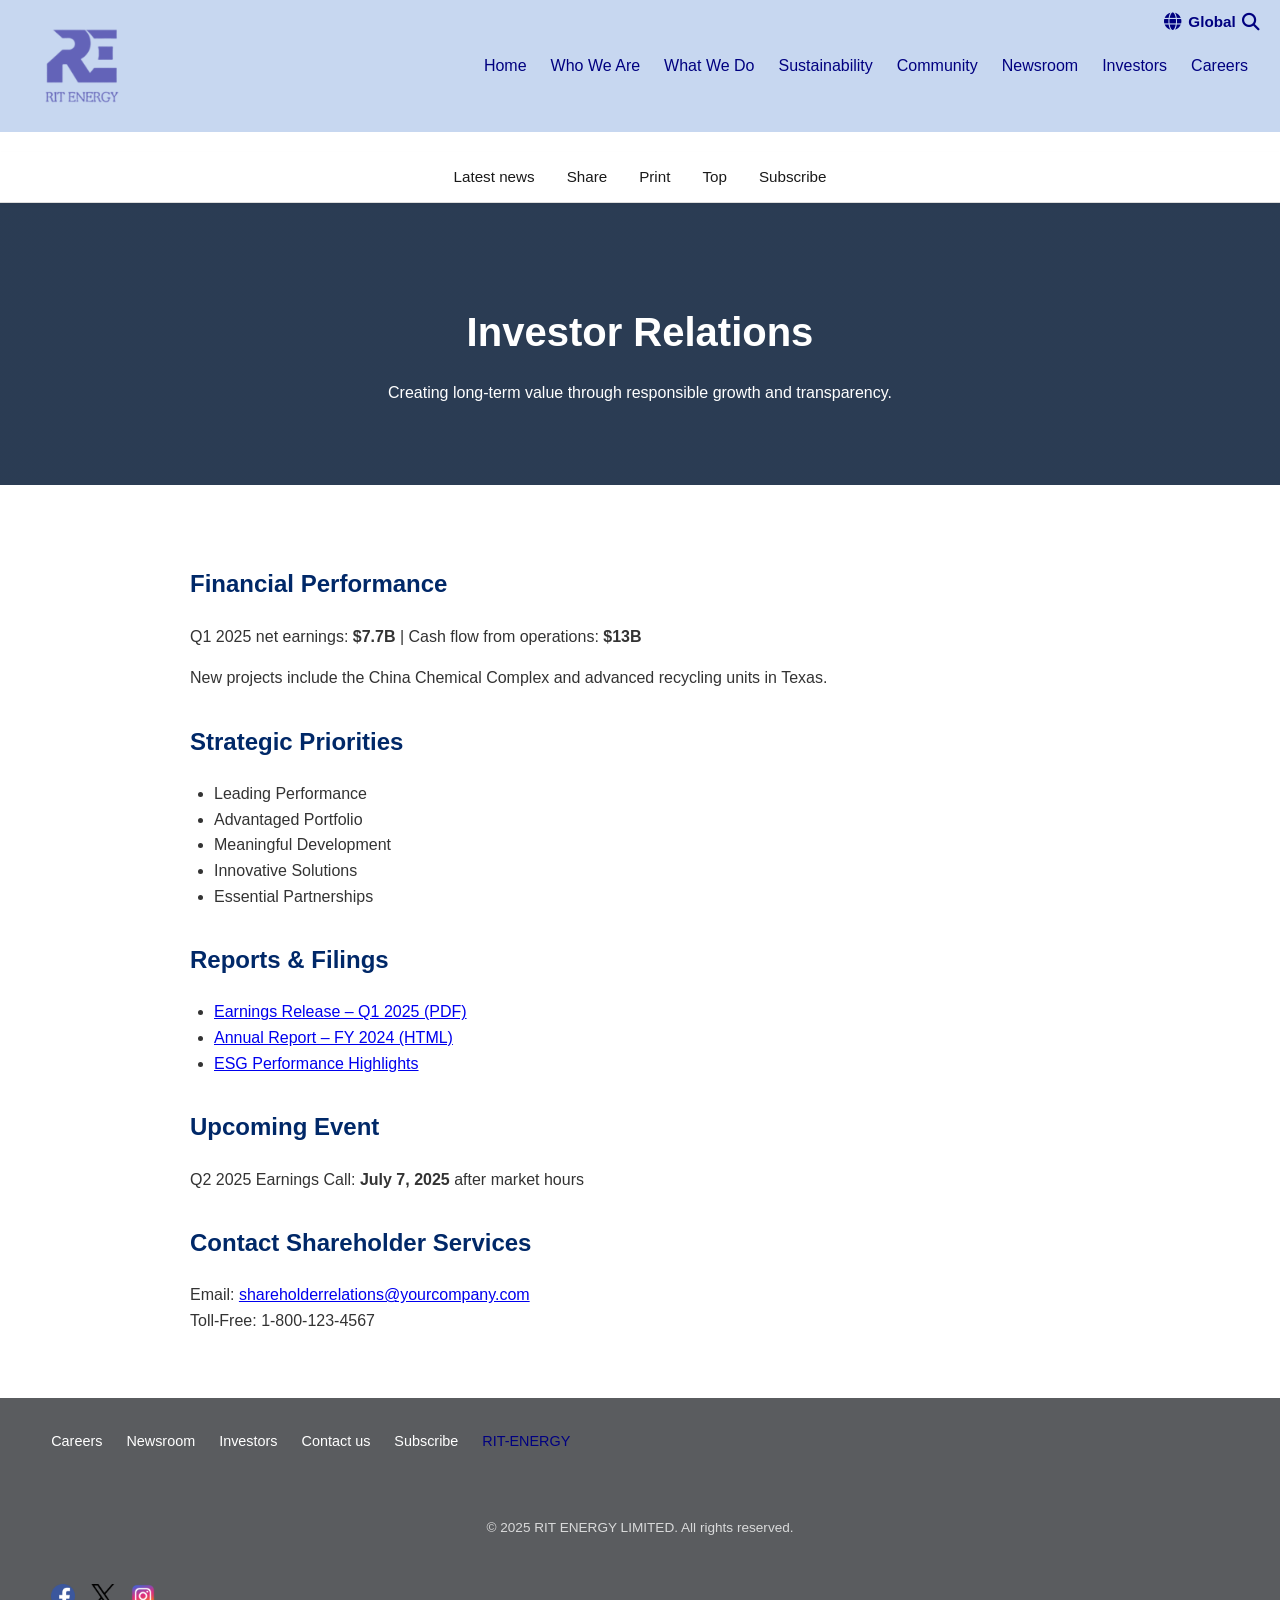
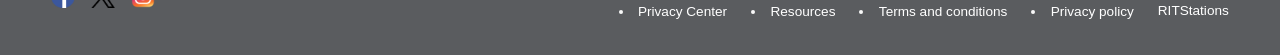
==== investor.html @ 7bf7e583 "first commit" ====
<html lang="en">
<head>
  <meta charset="UTF-8" />
  <meta name="viewport" content="width=device-width, initial-scale=1.0"/>
  <title>Newsroom| RIT ENERGY LIMITED</title>
  <link rel="stylesheet" href="https://cdnjs.cloudflare.com/ajax/libs/font-awesome/6.5.0/css/all.min.css" />
  <link rel="stylesheet" href="styles/investor.css">
</head>
<body>
   <!-- Top Icons -->
  <div class="top-icons">
    <span class="globe-icon"><i class="fas fa-globe"></i></span>
    <span class="global-text">Global</span>
    <span class="search-icon"><i class="fas fa-magnifying-glass"></i></span>
  </div>
  <header>
    <div class="logo">
       <img src="image/colored-logo (4).png" alt="Company Logo" width="200" />
    </div>
    <nav>
      <ul>
        <li><a href="index.html">Home</a></li>
        <li><a href="who-we-are.html">Who We Are</a></li>
        <li><a href="what-we-do.html">What We Do</a></li>
        <li><a href="sustainability.html">Sustainability</a></li>
        <li><a href="community.html">Community</a></li>
        <li><a href="newsroom.html">Newsroom</a></li>
        <li><a href="investor.html">Investors</a></li>
        <li><a href="careers.html">Careers</a></li>
      </ul>
    </nav>
  </header>
  <nav class="quick-nav">
  <ul>
    <li><a href="#latest-news">Latest news</a></li>
    <li><a href="#">Share</a></li>
    <li><a href="javascript:window.print()">Print</a></li>
    <li><a href="#">Top</a></li>
    <li><a href="#">Subscribe</a></li>
  </ul>
</nav>

  <section class="banner">
    <h1>Investor Relations</h1>
    <p>Creating long-term value through responsible growth and transparency.</p>
  </section>

  <section class="content">
    <h2>Financial Performance</h2>
    <p>Q1 2025 net earnings: <strong>$7.7B</strong> | Cash flow from operations: <strong>$13B</strong></p>
    <p>New projects include the China Chemical Complex and advanced recycling units in Texas.</p>

    <h2>Strategic Priorities</h2>
    <ul>
      <li>Leading Performance</li>
      <li>Advantaged Portfolio</li>
      <li>Meaningful Development</li>
      <li>Innovative Solutions</li>
      <li>Essential Partnerships</li>
    </ul>

    <h2>Reports & Filings</h2>
    <ul>
      <li><a href="#">Earnings Release – Q1 2025 (PDF)</a></li>
      <li><a href="#">Annual Report – FY 2024 (HTML)</a></li>
      <li><a href="#">ESG Performance Highlights</a></li>
    </ul>

    <h2>Upcoming Event</h2>
    <p>Q2 2025 Earnings Call: <strong>July 7, 2025</strong> after market hours</p>

    <h2>Contact Shareholder Services</h2>
    <p>Email: <a href="mailto:shareholderrelations@yourcompany.com">shareholderrelations@yourcompany.com</a><br />
       Toll-Free: 1-800-123-4567</p>
  </section>

 <!-- Footer -->
  <footer>
    <nav>
      <ul>
        <li><a href="careers.html">Careers</a></li>
        <li><a href="newsroom.html">Newsroom</a></li>
        <li><a href="investor.html">Investors</a></li>
        <li><a href="contact-us.html">Contact us</a></li>
        <li><a href="subscribe.html">Subscribe</a></li>
        <a href="index.html">RIT-ENERGY</a>
      </ul>
    </nav>
    <p>&copy; 2025 RIT ENERGY LIMITED. All rights reserved.</p>
    <nav class="socialmedia">
      <a href="https://facebook.com"><img src="image/facebook.webp" alt="Facebook" /></a>
      <a href="https://twitter.com"><img src="image/twitter.webp" alt="Twitter" /></a>
      <a href="https://instagram.com"><img src="image/instagram.webp" alt="Instagram" /></a>
    </nav>
    <div class="footer-links-right">
      <li><a href="javascript:void(0)" onclick="openPrivacyModal()">Privacy Center</a></li>
      <li><a href="resources.html">Resources</a></li>
      <li><a href="terms.html">Terms and conditions</a></li>
      <li><a href="privacy.html">Privacy policy</a></li>
      <a href="ritstations.html">RITStations</a>
    </div>
  </footer>

  <!-- Privacy Modal -->
  <div id="privacyModal" class="modal">
    <div class="modal-content">
      <span class="close" onclick="closePrivacyModal()">&times;</span>
      <h2>Privacy Center</h2>
      <p>Your privacy statement or interactive content goes here...</p>
    </div>
  </div>

</body>
</html>
---- styles/investor.css ----
body {
  margin: 0;
  font-family: "Segoe UI", sans-serif;
  background: #fff;
  color: #333;
  line-height: 1.6;
}

/* Top Right Icons */
.top-icons {
  position: absolute;
  top: 10px;
  right: 20px;
  display: flex;
  align-items: center;
  gap: 0.4rem;
  z-index: 1000;
}

.globe-icon i,
.search-icon i {
  color: navy;
  font-size: 1.1rem;
  cursor: pointer;
}

.global-text {
  color: navy;
  font-weight: bold;
  font-size: 0.95rem;
}

/* Header */
header {
  background: #c7d7f0;
  color: white;
  padding: 1rem 2rem;
  display: flex;
  justify-content: space-between;
  align-items: center;
  position: relative;
  margin-bottom: 20px;
}

.logo img {
  max-width: 100px;
}

nav ul {
  list-style: none;
  display: flex;
  gap: 1.5rem;
  margin: 0;
  padding: 0;
}

nav a {
  text-decoration: none;
  color: navy;
  font-weight: 500;
}
.quick-nav {
  position: sticky;
  top: 0;
  z-index: 1000;
  background-color: #ffffff;
  border-bottom: 1px solid #dcdcdc;
  padding: 0.75rem 2rem;
  box-shadow: 0 2px 4px rgba(0,0,0,0.05);
}

.quick-nav ul {
  list-style: none;
  margin: 0;
  padding: 0;
  display: flex;
  justify-content: center;
  flex-wrap: wrap;
  gap: 2rem;
}

.quick-nav li a {
  text-decoration: none;
  color: #1a1a1a;
  font-weight: 500;
  font-size: 0.95rem;
  font-family: 'Segoe UI', 'Helvetica Neue', sans-serif;
  transition: color 0.3s ease;
}

.quick-nav li a:hover {
  color: #005ea2; /* Deep corporate blue accent */
  border-bottom: 2px solid #005ea2;
  padding-bottom: 2px;
}

.banner {
  background: linear-gradient(#0a1e39dd, #0a1e39dd), url('your-investor-banner.jpg') center/cover no-repeat;
  color: white;
  padding: 4rem 2rem;
  text-align: center;
}

.banner h1 {
  font-size: 2.5rem;
  margin-bottom: 0.5rem;
}

.content {
  padding: 3rem 2rem;
  max-width: 900px;
  margin: auto;
}

.content h2 {
  color: #002868;
  margin-top: 2rem;
}

.content ul {
  list-style: disc;
  padding-left: 1.5rem;
}

/* FOOTER */
footer {
  background-color: #5a5c5f;
  color: #f9f9f9;
  padding: 2rem 4%;
  display: flex;
  flex-wrap: wrap;
  justify-content: space-between;
  align-items: flex-start;
  font-size: 0.9rem;
  gap: 2rem;
  text-align: left;
}

footer nav ul {
  list-style: none;
  padding: 0;
  margin: 0;
  display: flex;
  flex-wrap: wrap;
  gap: 1.5rem;
}

footer nav ul li a {
  color: white;
  text-decoration: none;
  font-weight: 500;
}

footer nav ul li a:hover {
  text-decoration: underline;
}

footer .socialmedia {
  display: flex;
  gap: 1rem;
  align-items: center;
}

footer .socialmedia img {
  width: 24px;
  height: 24px;
}

footer p {
  flex-basis: 100%;
  margin-top: 2rem;
  text-align: center;
  font-size: 0.85rem;
  opacity: 0.8;
}

.footer-links-right {
  display: flex;
  justify-content: flex-end;
  gap: 1.5rem;
  margin-top: 1rem;
  flex-wrap: wrap;
}

.footer-links-right a {
  color: white;
  text-decoration: none;
  font-size: 0.85rem;
  font-weight: 500;
}

.footer-links-right a:hover {
  text-decoration: underline;
}

/* MODAL STYLES */
.modal {
  display: none;
  position: fixed;
  z-index: 1000;
  left: 0;
  top: 0;
  width: 100%;
  height: 100%;
  background-color: rgba(0, 0, 0, 0.6);
  backdrop-filter: blur(2px);
}

.modal-content {
  background-color: #fff;
  margin: 10% auto;
  padding: 20px 30px;
  width: 80%;
  max-width: 600px;
  border-radius: 8px;
  box-shadow: 0 8px 20px rgba(0, 0, 0, 0.2);
  position: relative;
  animation: fadeIn 0.3s ease-in-out;
}

.close {
  position: absolute;
  top: 12px;
  right: 18px;
  font-size: 24px;
  font-weight: bold;
  cursor: pointer;
  color: #333;
  transition: color 0.2s;
}

.close:hover {
  color: #f00;
}
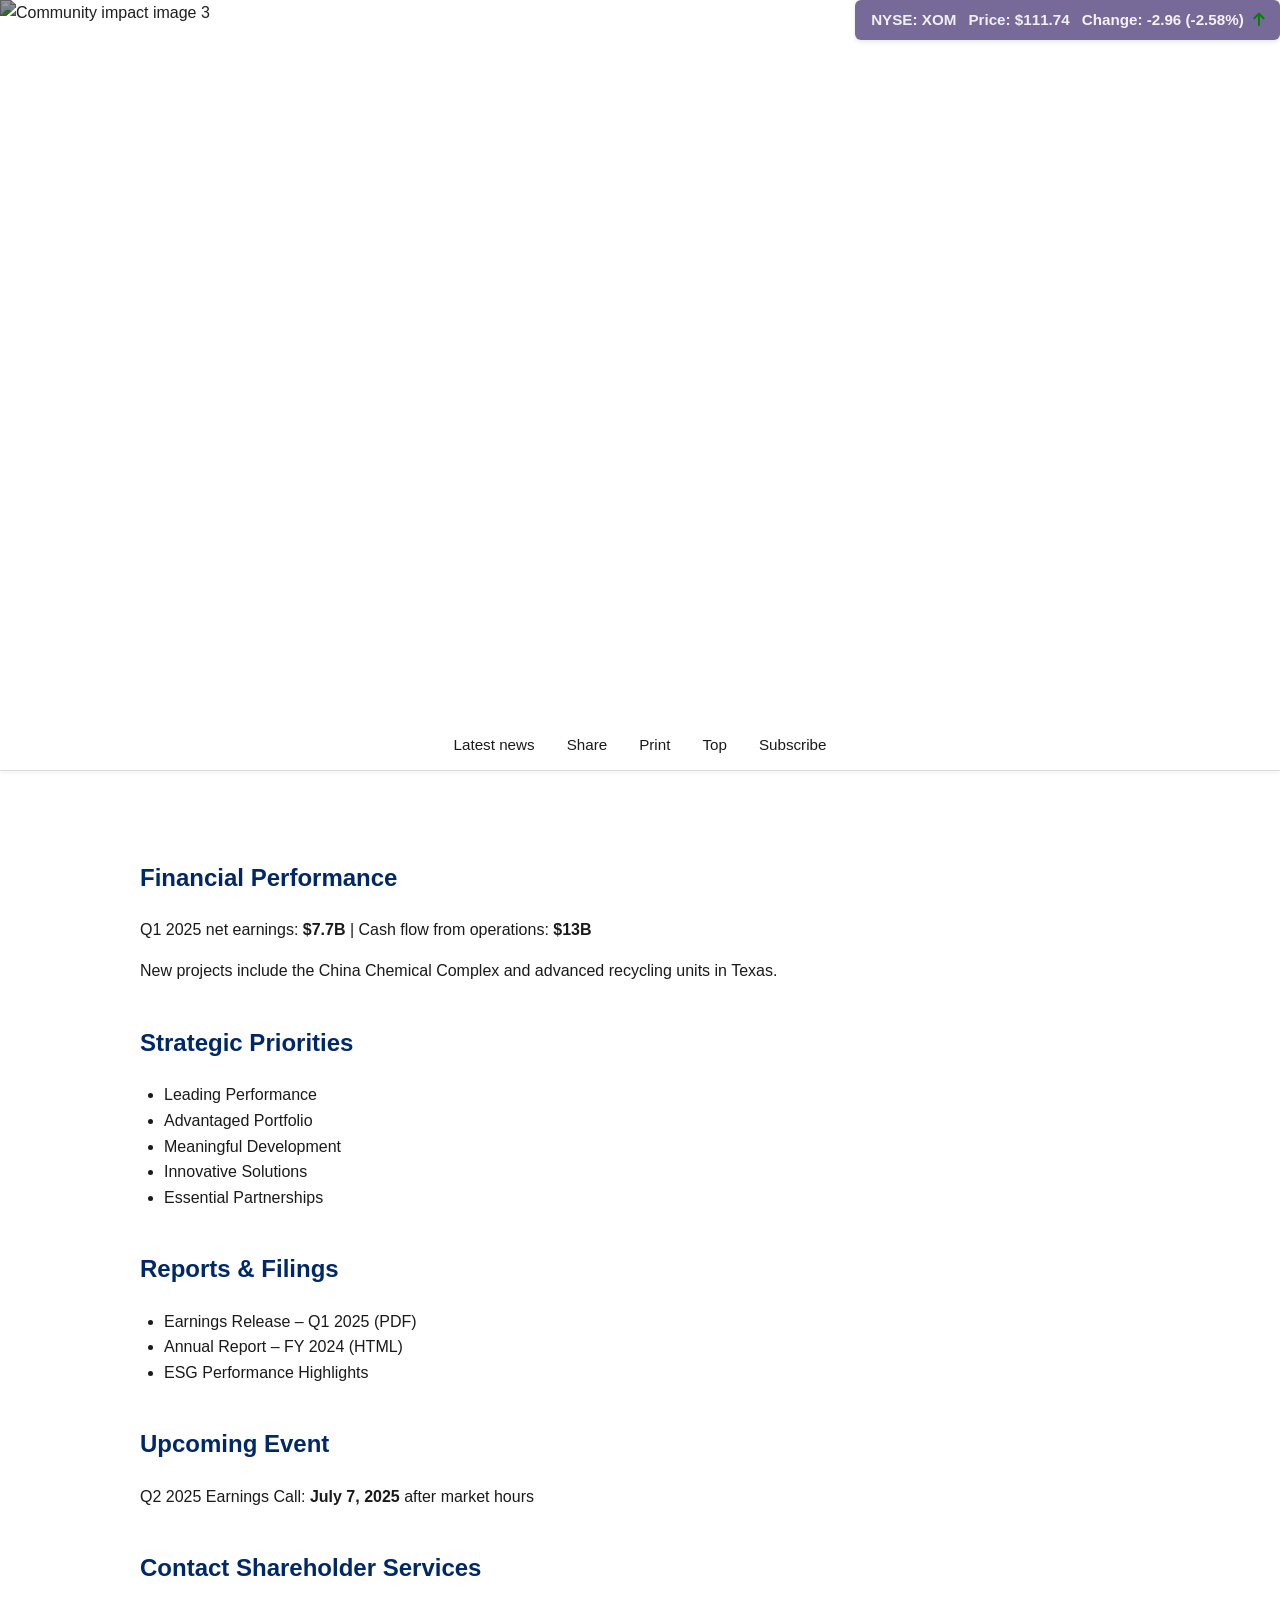
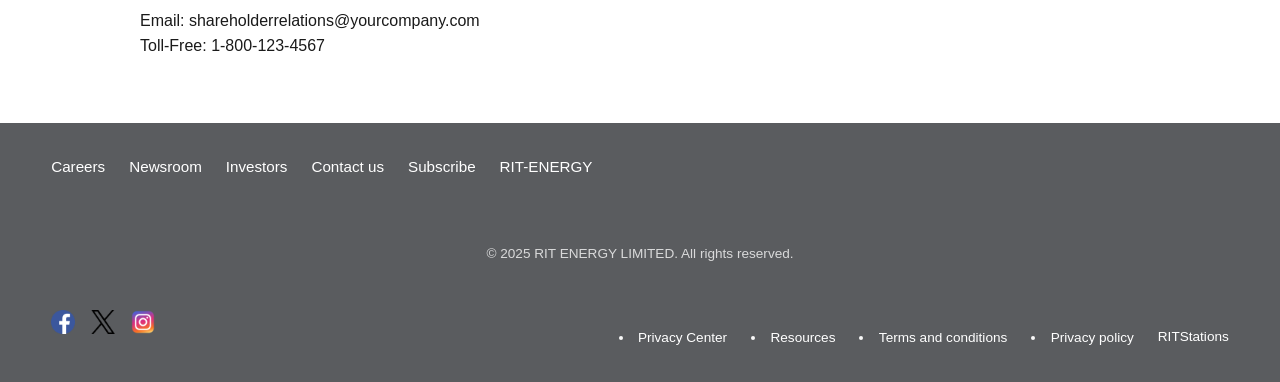
==== commit 43b59329: "html" ====
--- a/investor.html
+++ b/investor.html
@@ -1,50 +1,71 @@
+<!DOCTYPE html>
 <html lang="en">
 <head>
   <meta charset="UTF-8" />
   <meta name="viewport" content="width=device-width, initial-scale=1.0"/>
-  <title>Newsroom| RIT ENERGY LIMITED</title>
+  <title>Investor | RIT ENERGY</title>
   <link rel="stylesheet" href="https://cdnjs.cloudflare.com/ajax/libs/font-awesome/6.5.0/css/all.min.css" />
   <link rel="stylesheet" href="styles/investor.css">
 </head>
 <body>
-   <!-- Top Icons -->
-  <div class="top-icons">
-    <span class="globe-icon"><i class="fas fa-globe"></i></span>
-    <span class="global-text">Global</span>
-    <span class="search-icon"><i class="fas fa-magnifying-glass"></i></span>
+
+ <!-- Stock Info Header -->
+<!-- Top Icons -->
+<div class="top-icons">
+  <span class="stock-ticker">NYSE: <strong>XOM</strong></span>
+  <span class="stock-price">Price: <strong>$111.74</strong></span>
+  <span class="stock-change">
+    Change: -2.96 (-2.58%)
+    <i class="fas fa-arrow-up"></i>
+  </span>
+</div>
+
+
+
+  <!-- Hero section with header + background image -->
+  <div class="background-container">
+    <div class="image-wall">
+      <img src="Image/hero3.jpg" alt="Community impact image 3" />
+    </div>
+
+    <header>
+      
+      <nav>
+        <ul>
+          <li>
+          <a href="index.html" class="nav-logo-link">
+          <img src="image/colored-logo-white.png" alt="RIT Energy Logo" class="nav-logo" />
+          </a>
+          </li>
+          <li><a href="investor.html">Overview</a></li>
+          <li><a href="#">Events and Presentation</a></li>
+          <li><a href="#">Company Info</a></li>
+          <li><a href="#">Earnings</a></li>
+          <li><a href="#">Stock Info</li>
+          <li><a href="#">SEC filings</a></li>
+          <li><a href="#">Sustainability</a></li>
+          <li><a href="#">Modeling Toolkit</a></li>
+        </ul>
+      </nav>
+    </header>
+
+    <div class="content">
+      <h1>Investor Relations</h1>
+    </div>
   </div>
-  <header>
-    <div class="logo">
-       <img src="image/colored-logo (4).png" alt="Company Logo" width="200" />
-    </div>
-    <nav>
-      <ul>
-        <li><a href="index.html">Home</a></li>
-        <li><a href="who-we-are.html">Who We Are</a></li>
-        <li><a href="what-we-do.html">What We Do</a></li>
-        <li><a href="sustainability.html">Sustainability</a></li>
-        <li><a href="community.html">Community</a></li>
-        <li><a href="newsroom.html">Newsroom</a></li>
-        <li><a href="investor.html">Investors</a></li>
-        <li><a href="careers.html">Careers</a></li>
-      </ul>
-    </nav>
-  </header>
+
+  <!-- Quick Nav -->
   <nav class="quick-nav">
-  <ul>
-    <li><a href="#latest-news">Latest news</a></li>
-    <li><a href="#">Share</a></li>
-    <li><a href="javascript:window.print()">Print</a></li>
-    <li><a href="#">Top</a></li>
-    <li><a href="#">Subscribe</a></li>
-  </ul>
-</nav>
+    <ul>
+      <li><a href="#latest-news">Latest news</a></li>
+      <li><a href="#">Share</a></li>
+      <li><a href="javascript:window.print()">Print</a></li>
+      <li><a href="#">Top</a></li>
+      <li><a href="#">Subscribe</a></li>
+    </ul>
+  </nav>
 
-  <section class="banner">
-    <h1>Investor Relations</h1>
-    <p>Creating long-term value through responsible growth and transparency.</p>
-  </section>
-
+  <!-- Main Content -->
   <section class="content">
     <h2>Financial Performance</h2>
     <p>Q1 2025 net earnings: <strong>$7.7B</strong> | Cash flow from operations: <strong>$13B</strong></p>
@@ -74,7 +95,7 @@
        Toll-Free: 1-800-123-4567</p>
   </section>
 
- <!-- Footer -->
+  <!-- Footer -->
   <footer>
     <nav>
       <ul>
@@ -112,3 +133,4 @@
 
 </body>
 </html>
+
--- a/styles/investor.css
+++ b/styles/investor.css
@@ -1,3 +1,4 @@
+/* =============== BASE STYLES =============== */
 body {
   margin: 0;
   font-family: "Segoe UI", sans-serif;
@@ -6,34 +7,78 @@
   line-height: 1.6;
 }
 
-/* Top Right Icons */
+a {
+  text-decoration: none;
+  color: inherit;
+}
+
+/* =============== TOP RIGHT ICONS =============== */
 .top-icons {
   position: absolute;
-  top: 10px;
-  right: 20px;
-  display: flex;
-  align-items: center;
-  gap: 0.4rem;
+  top: 0px;
+  right: 0px;
+  display: flex;
+  align-items: center;
+  gap: 0.75rem;
+  font-size: 0.95rem;
+  font-weight: 600;
+  color: #eff0f1;
+  background-color: rgba(28, 4, 83, 0.596);
+  padding: 0.5rem 1rem;
+  border-radius: 6px;
   z-index: 1000;
-}
-
-.globe-icon i,
-.search-icon i {
-  color: navy;
-  font-size: 1.1rem;
-  cursor: pointer;
-}
-
-.global-text {
-  color: navy;
-  font-weight: bold;
-  font-size: 0.95rem;
-}
-
-/* Header */
+  box-shadow: 0 2px 5px rgba(0, 0, 0, 0.1);
+}
+
+.stock-change {
+  color: rgb(245, 242, 242);
+}
+
+.stock-change i {
+  color: green;
+  margin-left: 5px;
+}
+
+
+/* =============== BACKGROUND CONTAINER =============== */
+.background-container {
+  position: relative;
+  height: 80vh;
+  min-height: 500px;
+  overflow: hidden;
+  display: flex;
+  flex-direction: column;
+  justify-content: flex-start;
+  align-items: center;
+}
+
+.image-wall {
+  position: absolute;
+  top: 0;
+  left: 0;
+  height: 100%;
+  width: 100%;
+  z-index: 0;
+}
+
+.image-wall img {
+  height: 100%;
+  width: 100%;
+  object-fit: cover;
+  object-position: center;
+  filter: brightness(0.6);
+  display: block;
+}
+
+/* =============== HEADER NAVIGATION =============== */
 header {
-  background: #c7d7f0;
-  color: white;
+  z-index: 1;
+  background: transparent;
+  color: white;
+  padding: 1rem 3rem;
+  width: 100%;
+  max-width: 1200px;
+  margin: 0 auto;
   padding: 1rem 2rem;
   display: flex;
   justify-content: space-between;
@@ -42,23 +87,48 @@
   margin-bottom: 20px;
 }
 
-.logo img {
-  max-width: 100px;
-}
 
 nav ul {
   list-style: none;
   display: flex;
-  gap: 1.5rem;
+  gap: 0.75rem;
+  margin: 30;
+  padding:  0;
+}
+
+nav a {
+  color: white;
+  font-weight: 500;
+  font-size: 0.95rem;
+  transition: color 0.2s ease;
+}
+
+nav a:hover {
+  color: #ffd700;
+}
+.nav-logo-link {
+  display: flex;
+  align-items: center;
+  height: 50%;
   margin: 0;
-  padding: 0;
-}
-
-nav a {
-  text-decoration: none;
-  color: navy;
-  font-weight: 500;
-}
+  padding: 0rem 3rem 0rem 0rem; /* top, right, bottom, left */
+  width: 0px;  /* Set a minimum width to resemble other links */
+  justify-content: center;
+}
+
+.nav-logo {
+  height: 100px;
+  width: 100px;
+  display: flex;
+  position:relative;
+}
+
+nav ul li a:hover .nav-logo {
+  opacity: 0.85;
+}
+
+
+/* =============== QUICK NAV =============== */
 .quick-nav {
   position: sticky;
   top: 0;
@@ -84,45 +154,58 @@
   color: #1a1a1a;
   font-weight: 500;
   font-size: 0.95rem;
-  font-family: 'Segoe UI', 'Helvetica Neue', sans-serif;
   transition: color 0.3s ease;
 }
 
 .quick-nav li a:hover {
-  color: #005ea2; /* Deep corporate blue accent */
+  color: #005ea2;
   border-bottom: 2px solid #005ea2;
   padding-bottom: 2px;
 }
 
-.banner {
-  background: linear-gradient(#0a1e39dd, #0a1e39dd), url('your-investor-banner.jpg') center/cover no-repeat;
-  color: white;
-  padding: 4rem 2rem;
-  text-align: center;
-}
-
-.banner h1 {
-  font-size: 2.5rem;
-  margin-bottom: 0.5rem;
-}
-
+/* =============== HERO TEXT BLOCK =============== */
 .content {
+  position: relative;
+  z-index: 1;
+  text-align: left;
+  color: white;
+  padding: 15rem 50rem 2rem 0rem; /* top, right, bottom, left */
+  max-width: 800px;
+  margin: 0 auto;
+
+}
+
+.content h1 {
+  font-size: 2.75rem;
+  font-weight: 700;
+  margin-top: 3rem;
+ white-space: nowrap;
+  
+ 
+
+}
+
+
+/* =============== MAIN CONTENT AREA =============== */
+section.content {
+  color: #1a1a1a;
   padding: 3rem 2rem;
-  max-width: 900px;
-  margin: auto;
-}
-
-.content h2 {
+  max-width: 1000px;
+  margin: 0 auto;
+}
+
+section.content h2 {
   color: #002868;
-  margin-top: 2rem;
-}
-
-.content ul {
+  margin-top: 2.5rem;
+  font-size: 1.5rem;
+}
+
+section.content ul {
   list-style: disc;
   padding-left: 1.5rem;
 }
 
-/* FOOTER */
+/* =============== FOOTER =============== */
 footer {
   background-color: #5a5c5f;
   color: #f9f9f9;
@@ -147,7 +230,6 @@
 
 footer nav ul li a {
   color: white;
-  text-decoration: none;
   font-weight: 500;
 }
 
@@ -193,7 +275,7 @@
   text-decoration: underline;
 }
 
-/* MODAL STYLES */
+/* =============== PRIVACY MODAL =============== */
 .modal {
   display: none;
   position: fixed;
@@ -232,3 +314,4 @@
 .close:hover {
   color: #f00;
 }
+
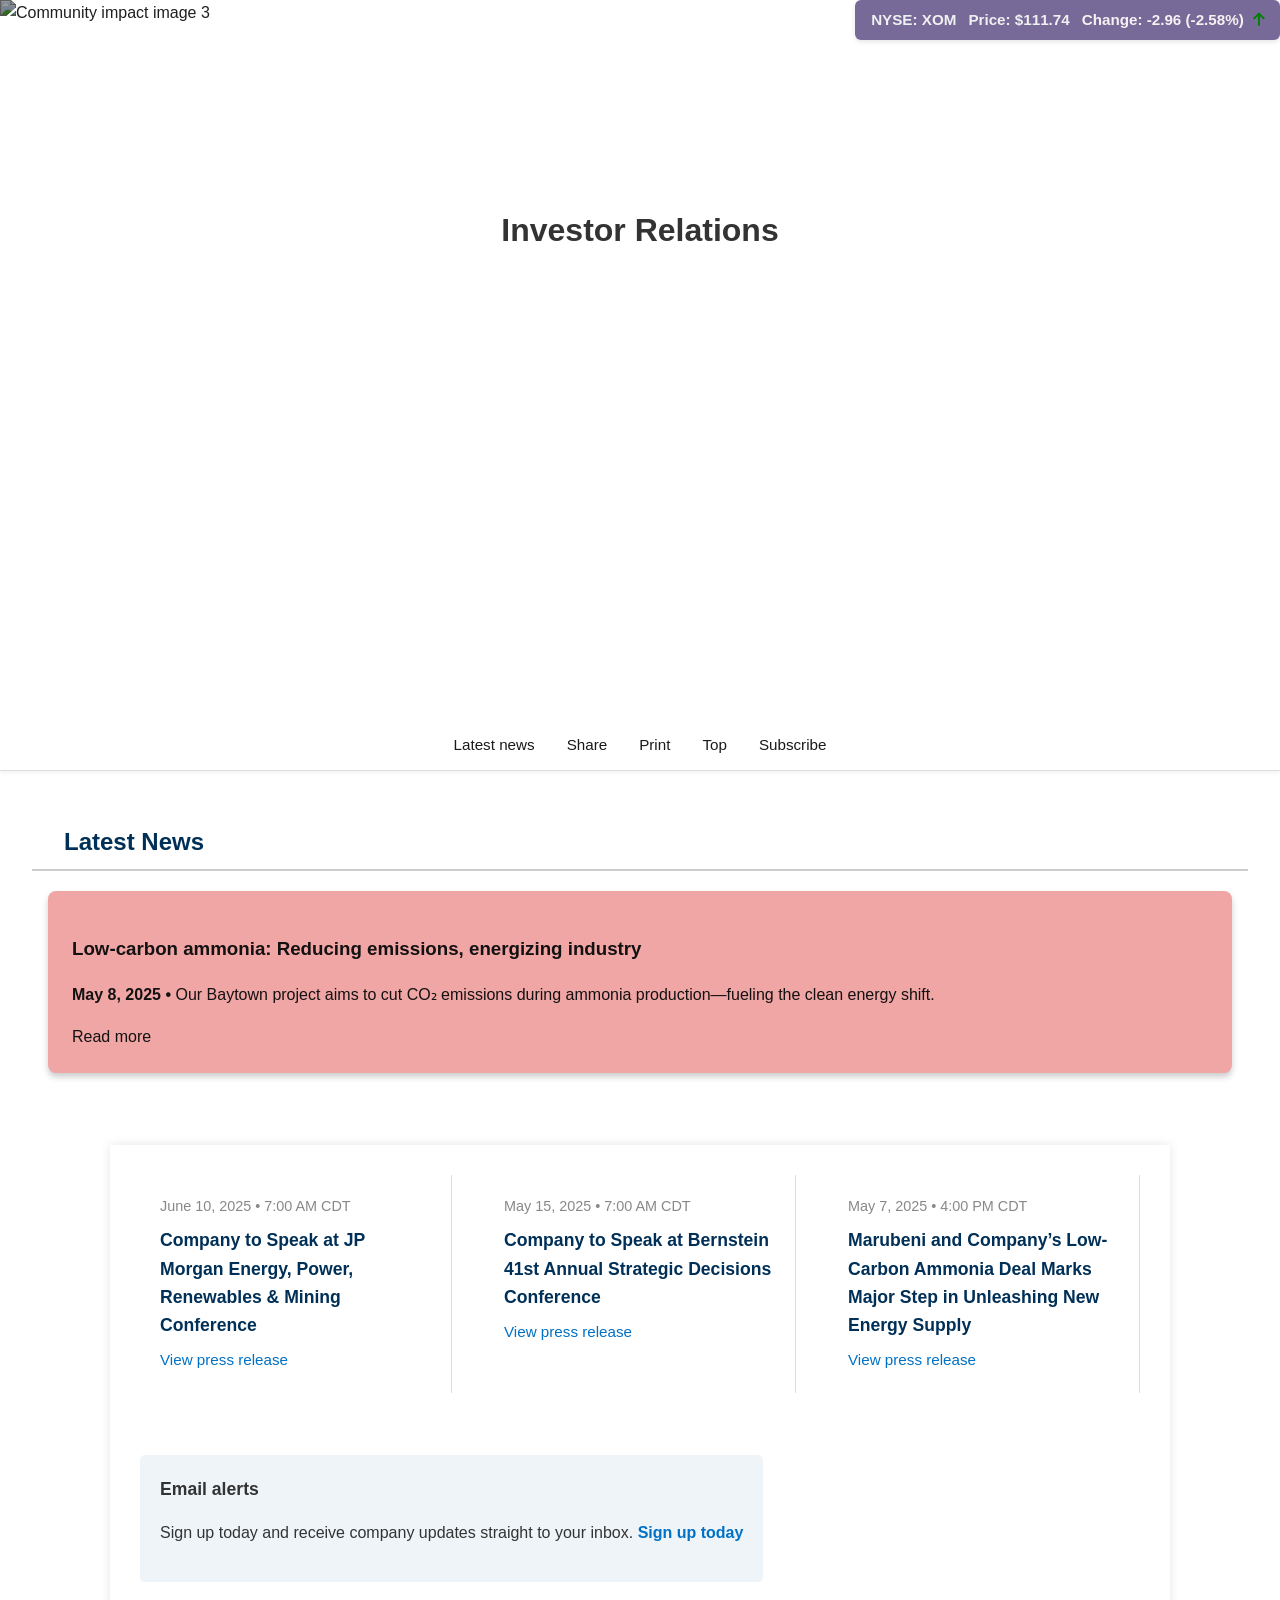
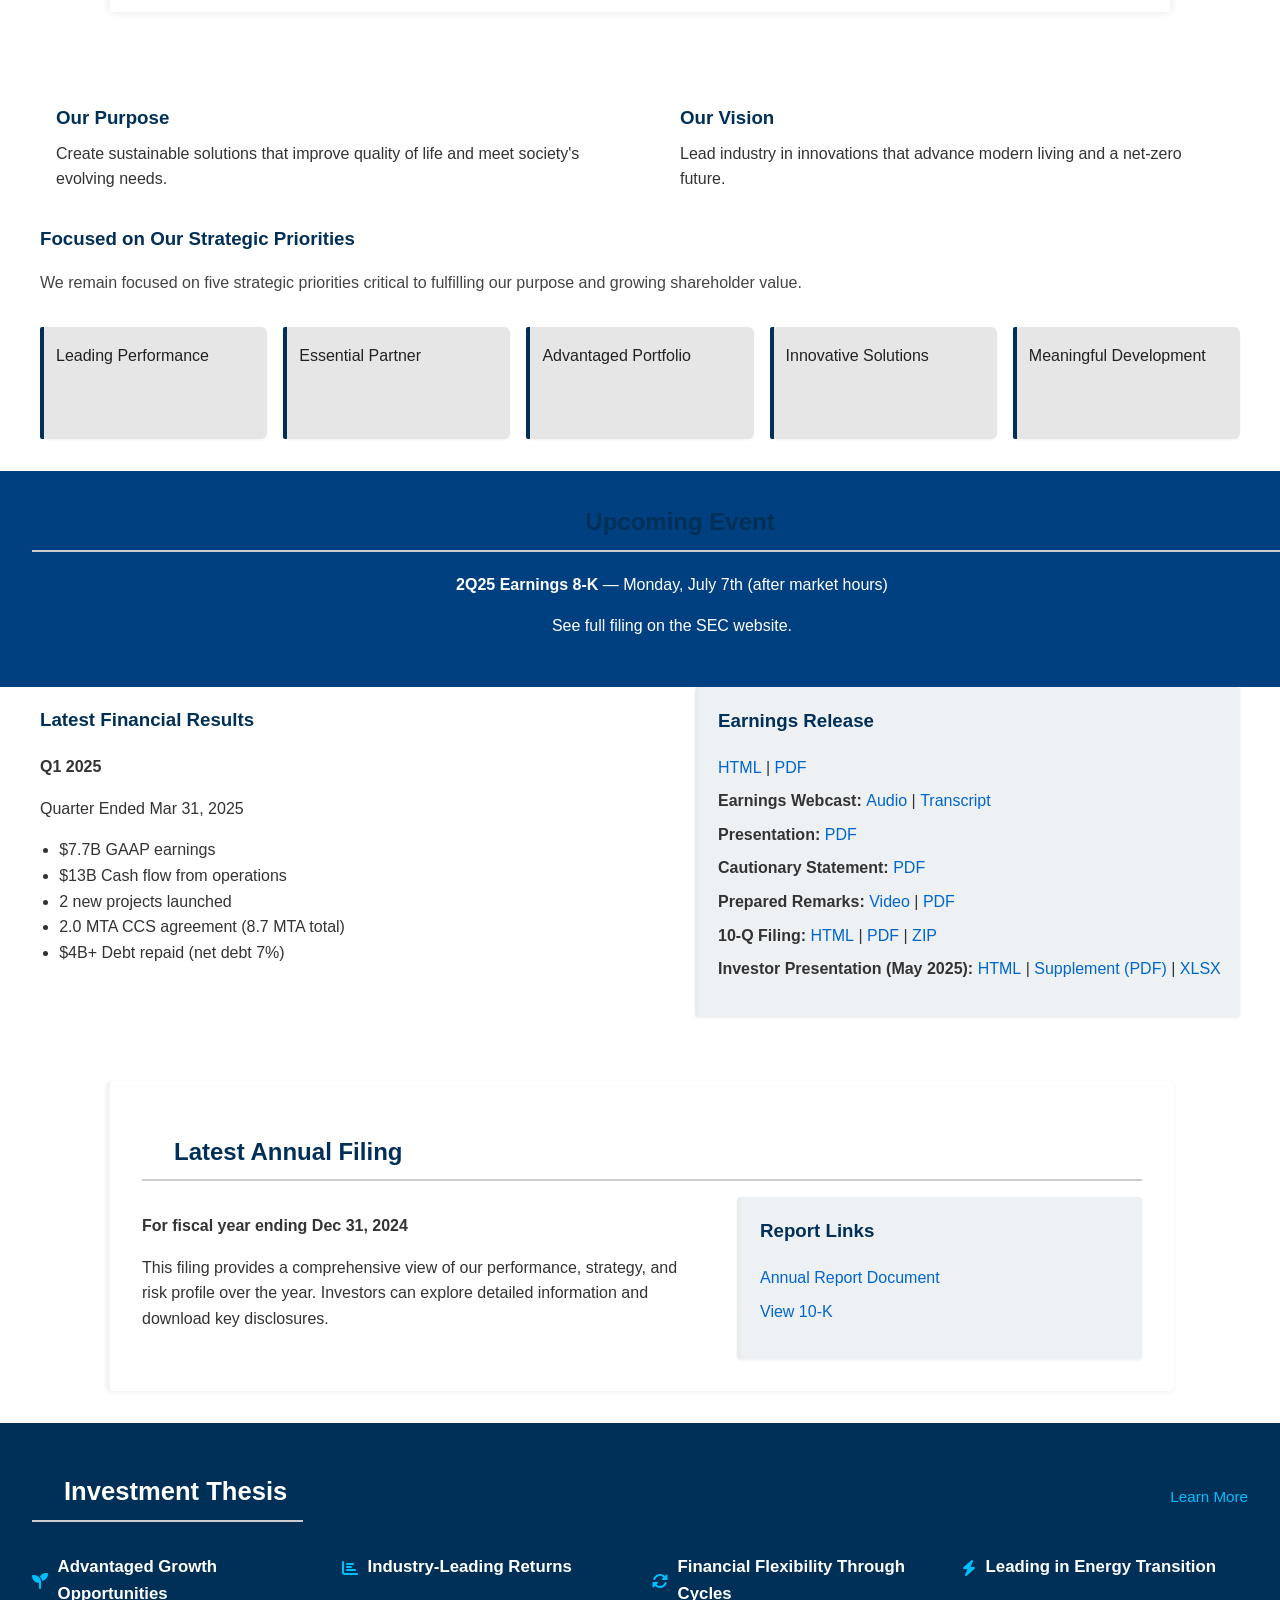
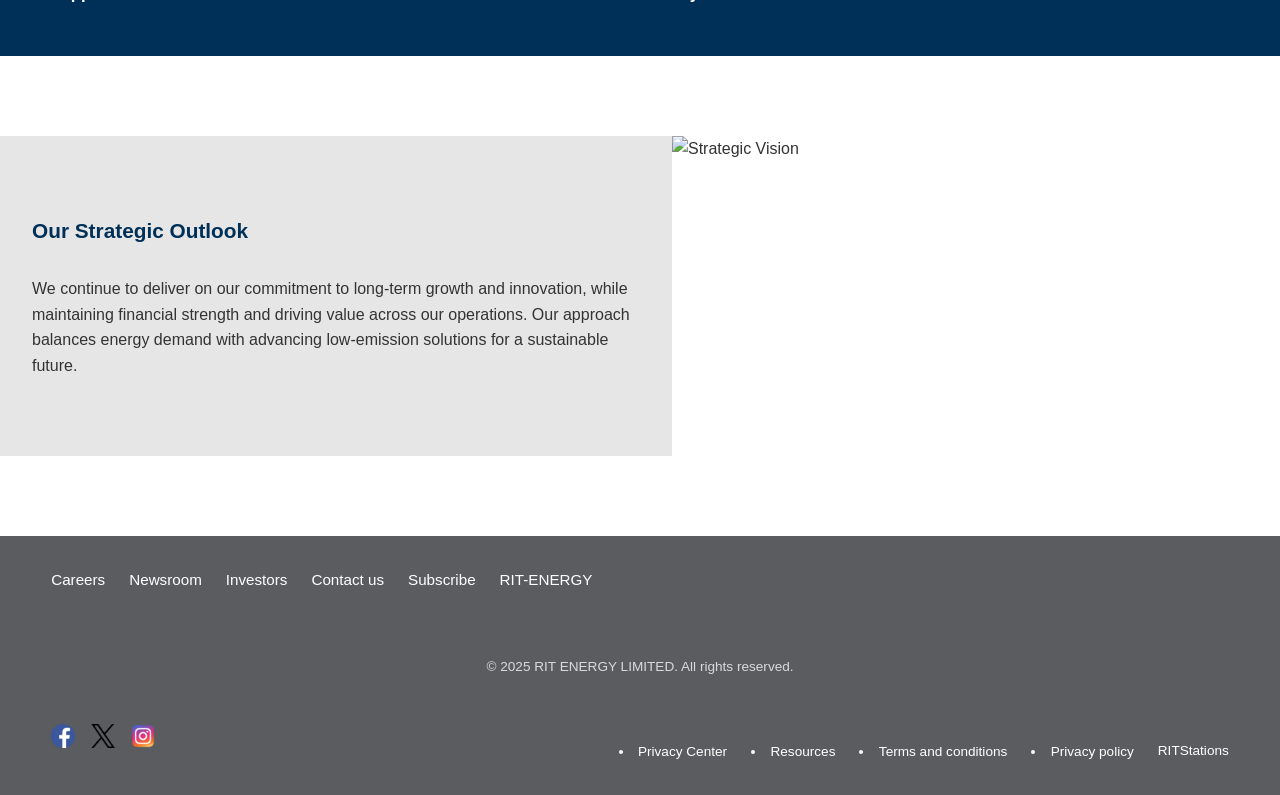
==== commit e933c846: "html" ====
--- a/investor.html
+++ b/investor.html
@@ -64,37 +64,155 @@
       <li><a href="#">Subscribe</a></li>
     </ul>
   </nav>
-
+ 
   <!-- Main Content -->
-  <section class="content">
-    <h2>Financial Performance</h2>
-    <p>Q1 2025 net earnings: <strong>$7.7B</strong> | Cash flow from operations: <strong>$13B</strong></p>
-    <p>New projects include the China Chemical Complex and advanced recycling units in Texas.</p>
-
-    <h2>Strategic Priorities</h2>
-    <ul>
-      <li>Leading Performance</li>
-      <li>Advantaged Portfolio</li>
-      <li>Meaningful Development</li>
-      <li>Innovative Solutions</li>
-      <li>Essential Partnerships</li>
-    </ul>
-
-    <h2>Reports & Filings</h2>
-    <ul>
-      <li><a href="#">Earnings Release – Q1 2025 (PDF)</a></li>
-      <li><a href="#">Annual Report – FY 2024 (HTML)</a></li>
-      <li><a href="#">ESG Performance Highlights</a></li>
-    </ul>
-
+ <section class="news-section">
+  <h2>Latest News</h2>
+  <div class="card news-card">
+    <h3>Low-carbon ammonia: Reducing emissions, energizing industry</h3>
+    <p><strong>May 8, 2025 •</strong> Our Baytown project aims to cut CO₂ emissions during ammonia production—fueling the clean energy shift.</p>
+    <a href="#">Read more</a>
+  </div>
+</section>
+<div class="container">
+    <div class="announcement">
+      <div class="date">June 10, 2025 • 7:00 AM CDT</div>
+      <div class="title">Company to Speak at JP Morgan Energy, Power, Renewables & Mining Conference</div>
+      <a href="#" class="link">View press release</a>
+    </div>
+
+    <div class="announcement">
+      <div class="date">May 15, 2025 • 7:00 AM CDT</div>
+      <div class="title">Company to Speak at Bernstein 41st Annual Strategic Decisions Conference</div>
+      <a href="#" class="link">View press release</a>
+    </div>
+
+    <div class="announcement">
+      <div class="date">May 7, 2025 • 4:00 PM CDT</div>
+      <div class="title">Marubeni and Company’s Low-Carbon Ammonia Deal Marks Major Step in Unleashing New Energy Supply</div>
+      <a href="#" class="link">View press release</a>
+    </div>
+
+    <div class="alerts">
+      <h3>Email alerts</h3>
+      <p>Sign up today and receive company updates straight to your inbox. <a href="#">Sign up today</a></p>
+    </div>
+  </div>
+<section class="identity-section">
+
+  <div class="identity-row">
+    <div class="identity-left">
+      <h3>Our Purpose</h3>
+      <p>Create sustainable solutions that improve quality of life and meet society's evolving needs.</p>
+    </div>
+    <div class="identity-right">
+      <h3>Our Vision</h3>
+      <p>Lead industry in innovations that advance modern living and a net-zero future.</p>
+    </div>
+  </div>
+
+  <div class="priorities-intro">
+    <h3>Focused on Our Strategic Priorities</h3>
+    <p>We remain focused on five strategic priorities critical to fulfilling our purpose and growing shareholder value.</p>
+  </div>
+
+  <div class="priority-row">
+    <div class="priority-card"><span>Leading Performance</span></div>
+    <div class="priority-card"><span>Essential Partner</span></div>
+    <div class="priority-card"><span>Advantaged Portfolio</span></div>
+    <div class="priority-card"><span>Innovative Solutions</span></div>
+    <div class="priority-card"><span>Meaningful Development</span></div>
+  </div>
+
+</section>
+ <section class="event-banner">
     <h2>Upcoming Event</h2>
-    <p>Q2 2025 Earnings Call: <strong>July 7, 2025</strong> after market hours</p>
-
-    <h2>Contact Shareholder Services</h2>
-    <p>Email: <a href="mailto:shareholderrelations@yourcompany.com">shareholderrelations@yourcompany.com</a><br />
-       Toll-Free: 1-800-123-4567</p>
-  </section>
-
+    <p><strong>2Q25 Earnings 8-K</strong> — Monday, July 7th (after market hours)</p>
+    <p>See full filing on the <a href="#">SEC website</a>.</p>
+  </section>
+
+  <section class="financials-row">
+    <div class="financial-summary">
+      <h3>Latest Financial Results</h3>
+      <p><strong>Q1 2025</strong></p>
+      <p>Quarter Ended Mar 31, 2025</p>
+      <ul>
+        <li>$7.7B GAAP earnings</li>
+        <li>$13B Cash flow from operations</li>
+        <li>2 new projects launched</li>
+        <li>2.0 MTA CCS agreement (8.7 MTA total)</li>
+        <li>$4B+ Debt repaid (net debt 7%)</li>
+      </ul>
+    </div>
+
+    <div class="filing-links">
+      <h3>Earnings Release</h3>
+      <ul>
+        <li><a href="#">HTML</a> | <a href="#">PDF</a></li>
+        <li><strong>Earnings Webcast:</strong> <a href="#">Audio</a> | <a href="#">Transcript</a></li>
+        <li><strong>Presentation:</strong> <a href="#">PDF</a></li>
+        <li><strong>Cautionary Statement:</strong> <a href="#">PDF</a></li>
+        <li><strong>Prepared Remarks:</strong> <a href="#">Video</a> | <a href="#">PDF</a></li>
+        <li><strong>10-Q Filing:</strong> <a href="#">HTML</a> | <a href="#">PDF</a> | <a href="#">ZIP</a></li>
+        <li><strong>Investor Presentation (May 2025):</strong> <a href="#">HTML</a> | <a href="#">Supplement (PDF)</a> | <a href="#">XLSX</a></li>
+      </ul>
+    </div>
+  </section>
+  <section class="annual-filing">
+    <h2>Latest Annual Filing</h2>
+    <div class="filing-content">
+      <div class="filing-text">
+        <p><strong>For fiscal year ending Dec 31, 2024</strong></p>
+        <p>This filing provides a comprehensive view of our performance, strategy, and risk profile over the year. Investors can explore detailed information and download key disclosures.</p>
+      </div>
+      <div class="filing-links">
+        <h3>Report Links</h3>
+        <ul>
+          <li><a href="#">Annual Report Document</a></li>
+          <li><a href="#">View 10-K</a></li>
+        </ul>
+      </div>
+    </div>
+   
+  </section>
+   <section class="thesis-banner">
+    <div class="thesis-header">
+      <h2>Investment Thesis</h2>
+      <a href="#" class="learn-link">Learn More</a>
+    </div>
+
+    <div class="thesis-grid">
+      <div class="thesis-block">
+        <h3><i class="fas fa-seedling icon"></i> Advantaged Growth Opportunities</h3>
+      </div>
+      <div class="thesis-block">
+        <h3><i class="fas fa-chart-bar icon"></i> Industry-Leading Returns</h3>
+      </div>
+      <div class="thesis-block">
+        <h3><i class="fas fa-sync-alt icon"></i> Financial Flexibility Through Cycles</h3>
+      </div>
+      <div class="thesis-block">
+        <h3><i class="fas fa-bolt icon"></i> Leading in Energy Transition</h3>
+      </div>
+    </div>
+  </section>
+<section class="info-banner">
+  <div class="info-text">
+    <h3>Our Strategic Outlook</h3>
+    <p>We continue to deliver on our commitment to long-term growth and innovation, while maintaining financial strength and driving value across our operations. Our approach balances energy demand with advancing low-emission solutions for a sustainable future.</p>
+  </div>
+  <div class="info-image">
+    <img src="Image/hero3.jpg" alt="Strategic Vision">
+  </div>
+</section>
+
+
+   
+
+
+  
+
+    
   <!-- Footer -->
   <footer>
     <nav>
--- a/styles/investor.css
+++ b/styles/investor.css
@@ -5,6 +5,7 @@
   background: #fff;
   color: #333;
   line-height: 1.6;
+  overflow-x: hidden;
 }
 
 a {
@@ -162,47 +163,371 @@
   border-bottom: 2px solid #005ea2;
   padding-bottom: 2px;
 }
-
-/* =============== HERO TEXT BLOCK =============== */
-.content {
+.news-section {
+  padding: 2rem;
+}
+
+h2 {
+  color: #003057;
+  border-bottom: 2px solid #ccc;
+  padding: 0rem 1rem 0.5rem 2rem;
+}
+
+.news-card {
+  background-color: #f1a6a6;
+  background-size: cover;
+  background-position: center;
+  color: rgb(19, 17, 17);
+  padding: 1.5rem;
+  border-radius: 8px;
+  margin: 0 1rem;
+  box-shadow: 0 4px 6px rgba(0, 0, 0, 0.2);
+}
+.container {
+  max-width: 1000px;
+  margin: 40px auto;
+  background-color: #fff;
+  padding: 30px;
+  box-shadow: 0 0 10px rgba(0,0,0,0.1);
+
+  display: flex;             /* NEW */
+  flex-direction: row;       /* Row layout */
+  gap: 2rem;                 /* Spacing between items */
+  flex-wrap: wrap;           /* Allow wrapping on smaller screens */
+}
+
+.announcement {
+  flex: 1 1 300px;           /* Flexible width, minimum 300px */
+  border-bottom: none;      /* Removed because items are side by side */
+  border-right: 1px solid #ddd;
+  padding: 20px;
+  box-sizing: border-box;
+}
+
+.announcement:last-child {
+  border-right: none;       /* No border on last item */
+}
+
+.date {
+  font-size: 0.9em;
+  color: #888;
+}
+
+.title {
+  font-weight: bold;
+  font-size: 1.1em;
+  color: #003057;
+  margin: 8px 0;
+}
+
+.link {
+  color: #0071c5;
+  text-decoration: none;
+  font-size: 0.95em;
+}
+
+.alerts {
+  margin-top: 30px;
+  background-color: #eef4f8;
+  padding: 20px;
+  border-radius: 5px;
+}
+
+.alerts h3 {
+  margin-top: 0;
+  font-size: 1.1em;
+}
+
+.alerts a {
+  color: #0071c5;
+  font-weight: bold;
+}
+.identity-section {
+  max-width: 1200px;
+  margin: 0 auto;
+  padding: 2rem;
+  font-family: 'Segoe UI', sans-serif;
+}
+
+.identity-row {
+  display: flex;
+  justify-content: space-between;
+  gap: 3rem;
+  margin-bottom: 2rem;
+}
+
+.identity-left,
+.identity-right {
+  flex: 1;
+  padding: 0 1rem;
+}
+
+.identity-left h3,
+.identity-right h3 {
+  color: #003057;
+  margin-bottom: 0.5rem;
+}
+
+.identity-left p,
+.identity-right p {
+  margin: 0;
+  color: #333;
+  font-size: 1rem;
+}
+
+.priorities-intro {
+  text-align: start;
+  max-width: 10000px;
+  margin: 0 auto 2rem;
+}
+
+.priorities-intro h3 {
+  color: #003057;
+  margin-bottom: 0.5rem;
+}
+
+.priorities-intro p {
+  color: #444;
+  font-size: 1rem;
+}
+
+.priority-row {
+  display: flex;
+  justify-content: space-between;
+  gap: 1rem;
+  flex-wrap: nowrap;
+}
+
+.priority-card {
+  flex: 1 1 calc(20% - 1rem);
+  min-width: 180px;
+  background-color: #e6e6e6;
+  padding: 1rem 1rem;           /* Increased padding for more inner space */
+  min-height: 80px; 
+  border-radius: 6px;
   position: relative;
-  z-index: 1;
-  text-align: left;
-  color: white;
-  padding: 15rem 50rem 2rem 0rem; /* top, right, bottom, left */
-  max-width: 800px;
+  box-shadow: 0 1px 3px rgba(0, 0, 0, 0.05);
+}
+
+.priority-card::before {
+  content: "";
+  position: absolute;
+  top: 0;
+  left: 0;
+  width: 4px;
+  height: 100%;
+  background-color: #003057;
+  border-radius: 2px 0 0 2px;
+}
+
+.priority-card span {
+  display: block;
+  color: #222;
+  font-weight: 500;
+}
+
+.event-banner {
+  background-color: #004080;
+  color: #ffffff;
+  padding: 2rem;
+  text-align: center;
+  width: 100%;
+}
+
+.event-banner h2 {
+  margin-top: 0;
+}
+
+.financials-row {
+  display: flex;
+  gap: 2rem;
+  flex-wrap: wrap;
+  padding: 0 2rem 2rem;
+  max-width: 1200px;
   margin: 0 auto;
-
-}
-
-.content h1 {
-  font-size: 2.75rem;
-  font-weight: 700;
-  margin-top: 3rem;
- white-space: nowrap;
-  
+}
+
+.financial-summary {
+  flex: 1 1 45%;
+}
+
+.filing-links {
+  flex: 1 1 45%;
+  background-color: #acaaaa;
+  padding: 1.5rem;
+  border-left: 4px solid #eaebec;
  
-
-}
-
-
-/* =============== MAIN CONTENT AREA =============== */
-section.content {
-  color: #1a1a1a;
-  padding: 3rem 2rem;
+  border-radius: 6px;
+  box-shadow: 0 1px 3px rgba(0,0,0,0.08);
+}
+
+.financial-summary h3,
+.filing-links h3 {
+  color: #003057;
+  margin-top: 0.5;
+}
+
+.financial-summary ul,
+.filing-links ul {
+  padding-left: 1.2rem;
+  line-height: 1.6;
+}
+
+.filing-links ul li {
+  margin-bottom: 0.5rem;
+}
+.annual-filing {
   max-width: 1000px;
-  margin: 0 auto;
-}
-
-section.content h2 {
-  color: #002868;
-  margin-top: 2.5rem;
-  font-size: 1.5rem;
-}
-
-section.content ul {
-  list-style: disc;
-  padding-left: 1.5rem;
+  margin: 2rem auto;
+  padding: 2rem;
+  background-color: #ffffff00;
+  border-left: 4px solid #f3f4f5;
+  border-radius: 6px;
+  box-shadow: 0 1px 5px rgba(0,0,0,0.06);
+}
+
+.annual-filing h2 {
+  color: #003057;
+  margin-bottom: 1rem;
+}
+
+.filing-content {
+  display: flex;
+  flex-wrap: wrap;
+  gap: 2rem;
+  justify-content: space-between;
+}
+
+.filing-text {
+  flex: 1 1 55%;
+  font-size: 1rem;
+  line-height: 1.6;
+}
+
+.filing-links {
+  flex: 1 1 35%;
+  background-color: #eef1f4;
+  padding: 1.2rem;
+  border-radius: 4px;
+}
+
+.filing-links h3 {
+  margin-top: 0;
+  color: #003057;
+}
+
+.filing-links ul {
+  list-style-type: none;
+  padding: 0;
+}
+
+.filing-links li {
+  margin: 0.5rem 0;
+}
+
+.filing-links a {
+  color: #0066cc;
+  text-decoration: none;
+  font-weight: 500;
+}
+
+.filing-links a:hover {
+  text-decoration: underline;
+}
+.thesis-banner {
+  background-color: #003057;
+  color: hwb(0 100% 0%);
+  padding: 3rem 2rem ;
+  width: 100%;
+  box-sizing: border-box;
+  max-width: 12000px;
+  margin: 0 calc(-50vw + 50%) 5rem 0rem;
+}
+
+.thesis-header {
+  display: flex;
+  justify-content: space-between;
+  align-items: center;
+  flex-wrap: nowrap;
+  margin-bottom: 2rem;
+ 
+}
+
+.thesis-header h2 {
+  margin: 0;
+  font-size: 1.6rem;
+  color: #ffffff;
+}
+
+.learn-link {
+  color: #00bfff;
+  text-decoration: none;
+  font-weight: 500;
+  font-size: 0.95rem;
+}
+
+.learn-link:hover {
+  text-decoration: underline;
+}
+
+.thesis-grid {
+  display: grid;
+  grid-template-columns: repeat(auto-fit, minmax(280px, 1fr));
+  gap: 1.5rem;
+}
+
+.thesis-block h3 {
+  margin: 0;
+  font-size: 1.05rem;
+  display: flex;
+  align-items: center;
+  gap: 0.6rem;
+  color: #ffffff;
+}
+
+.icon {
+  color: #00bfff;
+  font-size: 1rem;
+}
+.info-banner {
+  display: flex;
+  width: 100%;
+  height: 320px;
+  margin-bottom:5rem;
+}
+
+.info-text {
+  flex: 1;
+  background-color: #e6e6e6; /* ash tone */
+  padding: 2rem;
+  display: flex;
+  flex-direction: column;
+  justify-content: center;
+}
+
+.info-text h3 {
+  margin-top: 0;
+  color: #003057;
+  font-size: 1.3rem;
+}
+
+.info-text p {
+  margin: 0.5rem 0 0;
+  font-size: 1rem;
+  color: #333;
+}
+
+.info-image {
+  flex: 1;
+  height: 100%;
+  overflow: hidden;
+}
+
+.info-image img {
+  width: 100%;
+  height: 100%;
+  object-fit: cover;
+  display: block;
 }
 
 /* =============== FOOTER =============== */
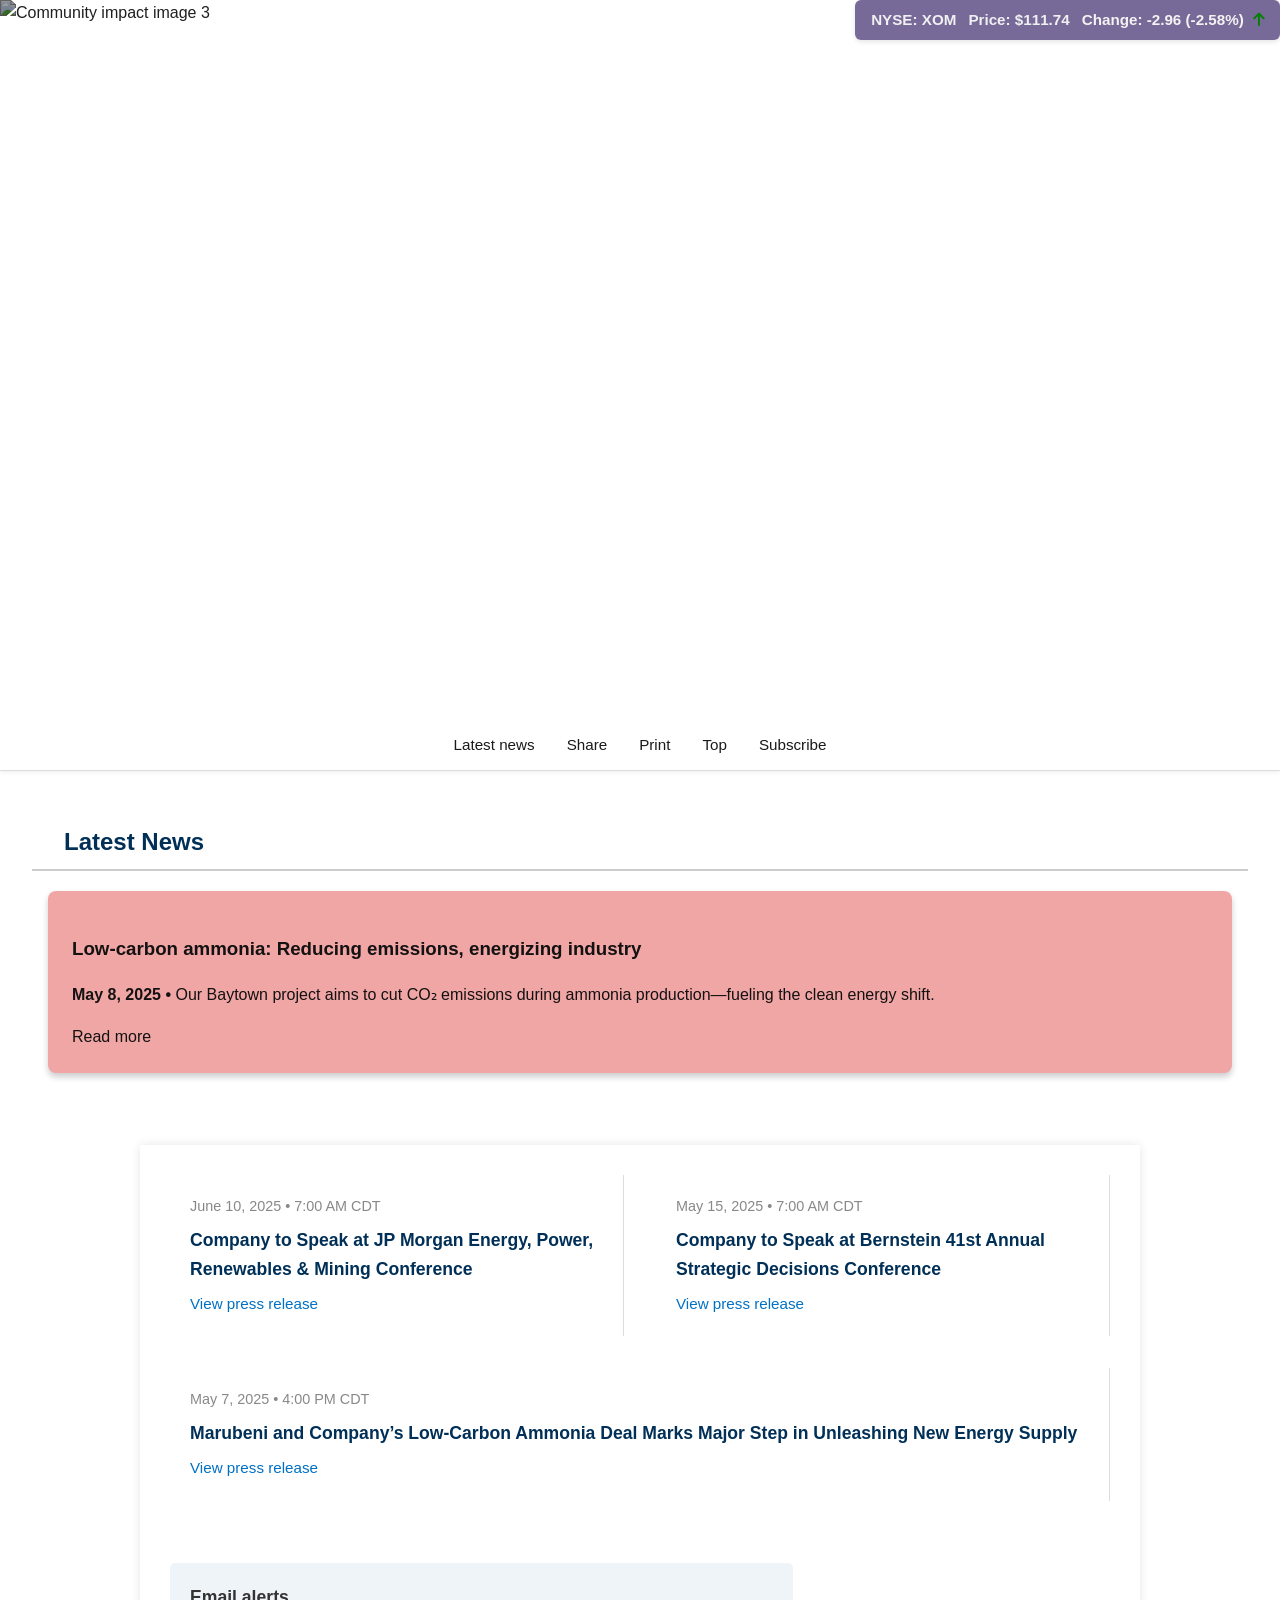
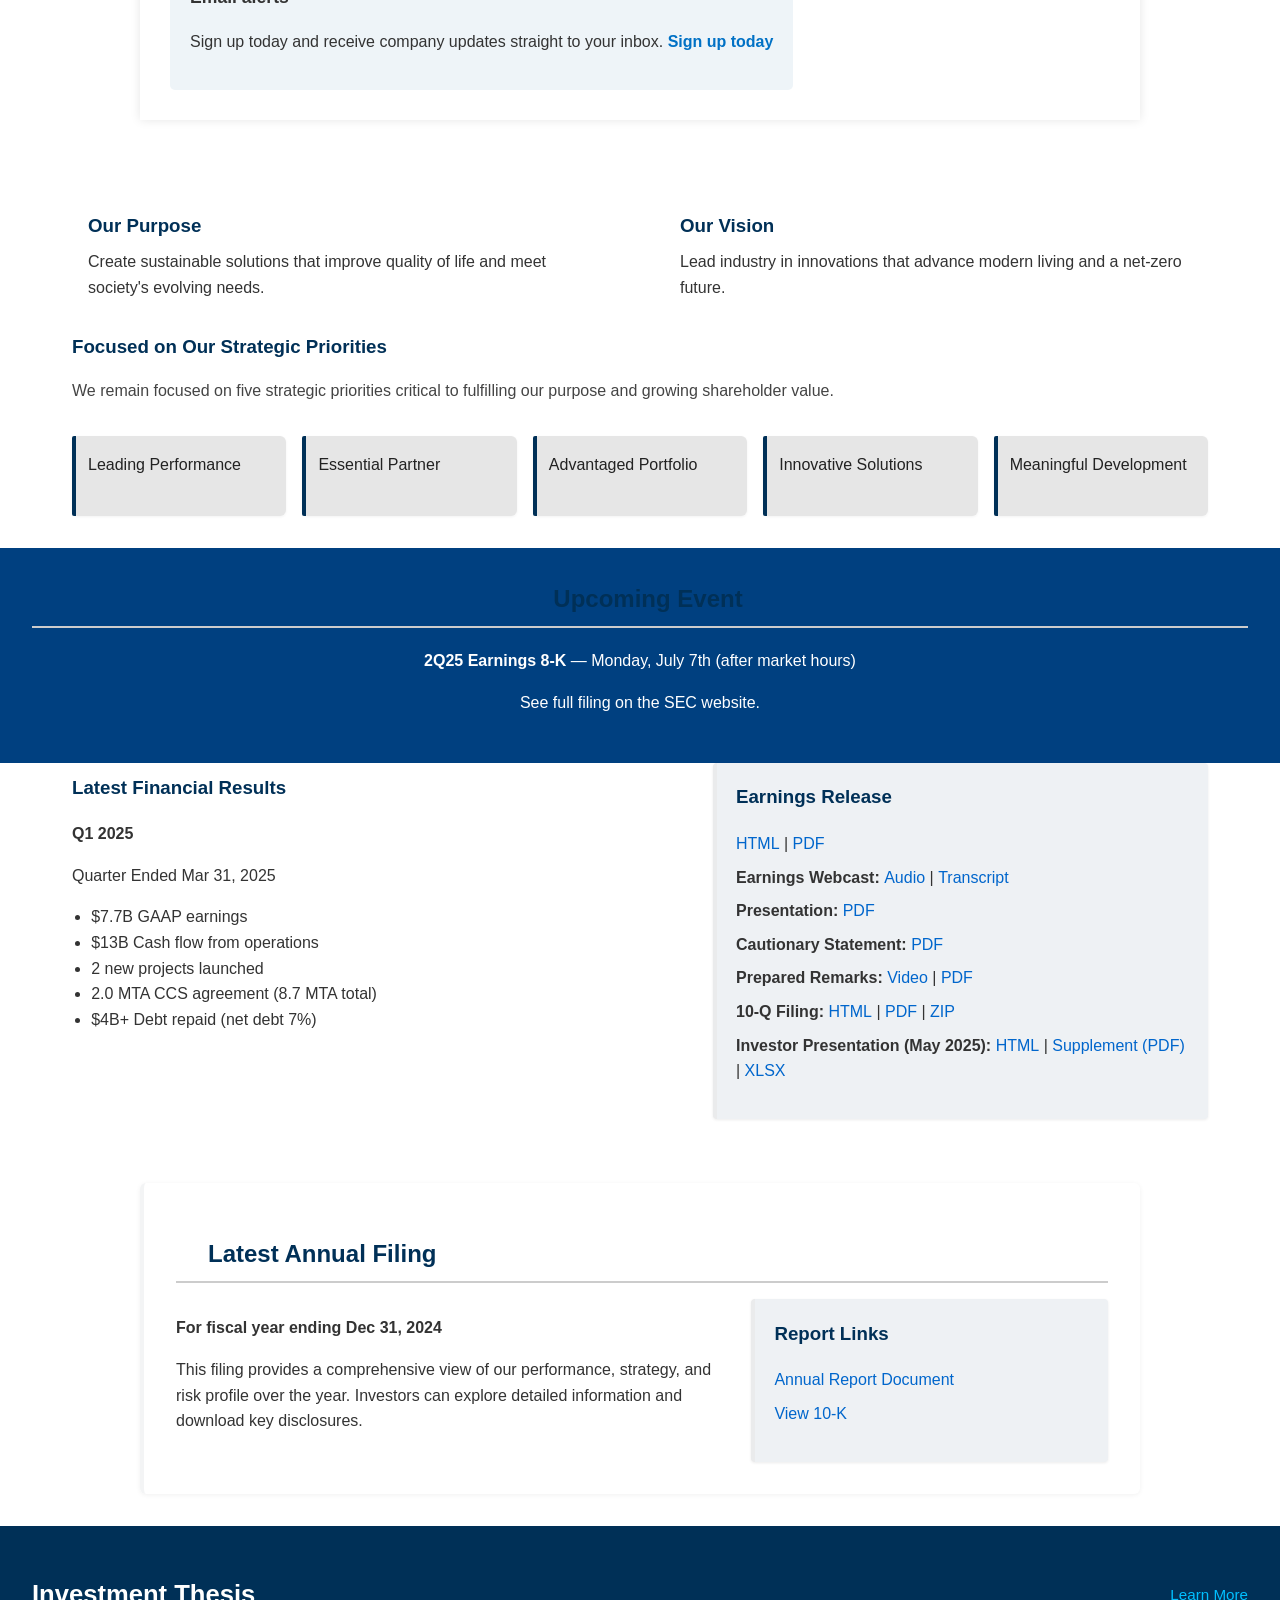
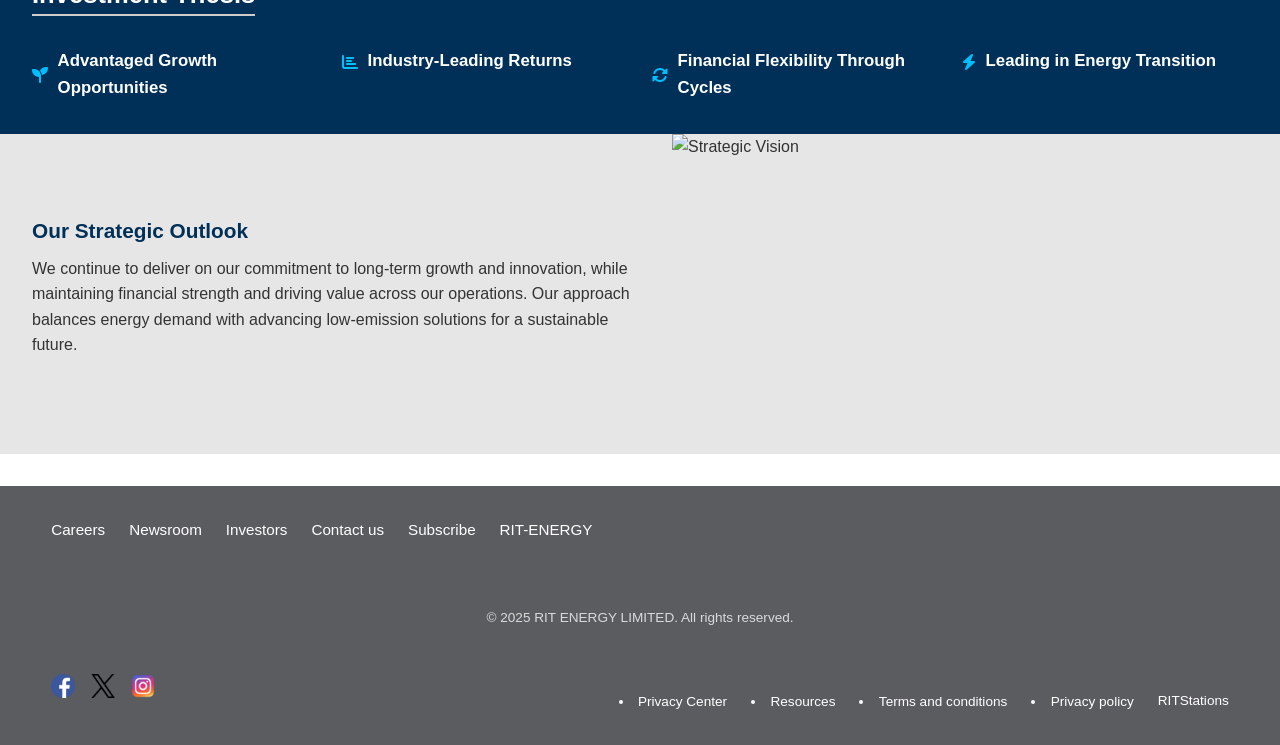
==== commit 2ec4fd13: "html" ====
--- a/investor.html
+++ b/investor.html
@@ -175,7 +175,9 @@
     </div>
    
   </section>
-   <section class="thesis-banner">
+  <!-- WRAPPER TO CONTAIN BOTH SECTIONS -->
+<div class="section-wrapper">
+  <section class="thesis-banner">
     <div class="thesis-header">
       <h2>Investment Thesis</h2>
       <a href="#" class="learn-link">Learn More</a>
@@ -196,18 +198,22 @@
       </div>
     </div>
   </section>
-<section class="info-banner">
-  <div class="info-text">
-    <h3>Our Strategic Outlook</h3>
-    <p>We continue to deliver on our commitment to long-term growth and innovation, while maintaining financial strength and driving value across our operations. Our approach balances energy demand with advancing low-emission solutions for a sustainable future.</p>
-  </div>
-  <div class="info-image">
-    <img src="Image/hero3.jpg" alt="Strategic Vision">
-  </div>
-</section>
-
-
-   
+
+  <section class="info-banner">
+    <div class="info-text">
+      <h3>Our Strategic Outlook</h3>
+      <p>
+        We continue to deliver on our commitment to long-term growth and innovation,
+        while maintaining financial strength and driving value across our operations.
+        Our approach balances energy demand with advancing low-emission solutions for a sustainable future.
+      </p>
+    </div>
+    <div class="info-image">
+      <img src="Image/hero3.jpg" alt="Strategic Vision" />
+    </div>
+  </section>
+</div>
+
 
 
   
--- a/styles/investor.css
+++ b/styles/investor.css
@@ -5,7 +5,7 @@
   background: #fff;
   color: #333;
   line-height: 1.6;
-  overflow-x: hidden;
+  
 }
 
 a {
@@ -128,7 +128,12 @@
   opacity: 0.85;
 }
 
-
+.content h1 {
+  position: relative;
+  color: white;
+  margin: 18rem 50rem 2rem 2rem;
+  white-space: nowrap;
+}
 /* =============== QUICK NAV =============== */
 .quick-nav {
   position: sticky;
@@ -364,7 +369,7 @@
 .financial-summary h3,
 .filing-links h3 {
   color: #003057;
-  margin-top: 0.5;
+  margin-top: 0.5em;
 }
 
 .financial-summary ul,
@@ -434,27 +439,35 @@
 .filing-links a:hover {
   text-decoration: underline;
 }
+/* WRAPPER TO ALIGN BOTH BANNERS */
+.section-wrapper {
+  width: 100%;
+  margin: 0 auto ;
+  padding: 0;
+  box-sizing: border-box;
+  margin-bottom: 2rem;
+}
+
+/* ======= THESIS BANNER ======= */
 .thesis-banner {
   background-color: #003057;
   color: hwb(0 100% 0%);
-  padding: 3rem 2rem ;
+  padding: 3rem 2rem 2em 2rem  ;
   width: 100%;
   box-sizing: border-box;
-  max-width: 12000px;
-  margin: 0 calc(-50vw + 50%) 5rem 0rem;
+  margin: 0;
 }
 
 .thesis-header {
   display: flex;
   justify-content: space-between;
   align-items: center;
-  flex-wrap: nowrap;
   margin-bottom: 2rem;
- 
 }
 
 .thesis-header h2 {
   margin: 0;
+  padding: 0;
   font-size: 1.6rem;
   color: #ffffff;
 }
@@ -489,16 +502,21 @@
   color: #00bfff;
   font-size: 1rem;
 }
+
+
+/* ======= INFO BANNER ======= */
 .info-banner {
   display: flex;
   width: 100%;
   height: 320px;
-  margin-bottom:5rem;
+  background-color: #e6e6e6;
+  margin: 0; /* No spacing between the two sections */
+  padding: 0;
+  box-sizing: border-box;
 }
 
 .info-text {
   flex: 1;
-  background-color: #e6e6e6; /* ash tone */
   padding: 2rem;
   display: flex;
   flex-direction: column;
@@ -506,13 +524,14 @@
 }
 
 .info-text h3 {
-  margin-top: 0;
+  margin: 0;
+  padding: 0;
   color: #003057;
   font-size: 1.3rem;
 }
 
 .info-text p {
-  margin: 0.5rem 0 0;
+  margin-top: 0.5rem;
   font-size: 1rem;
   color: #333;
 }
@@ -529,6 +548,7 @@
   object-fit: cover;
   display: block;
 }
+
 
 /* =============== FOOTER =============== */
 footer {
@@ -640,3 +660,19 @@
   color: #f00;
 }
 
+/* ==================== OVERFLOW FIX PATCH ==================== */
+html, body {
+  max-width: 100%;
+  overflow-x: hidden;  /* Prevent horizontal scroll */
+}
+
+/* Optional: Prevent elements from expanding beyond viewport */
+* {
+  box-sizing: border-box;
+}
+
+img, video {
+  max-width: 100%;
+  height: auto;
+  display: block;
+}
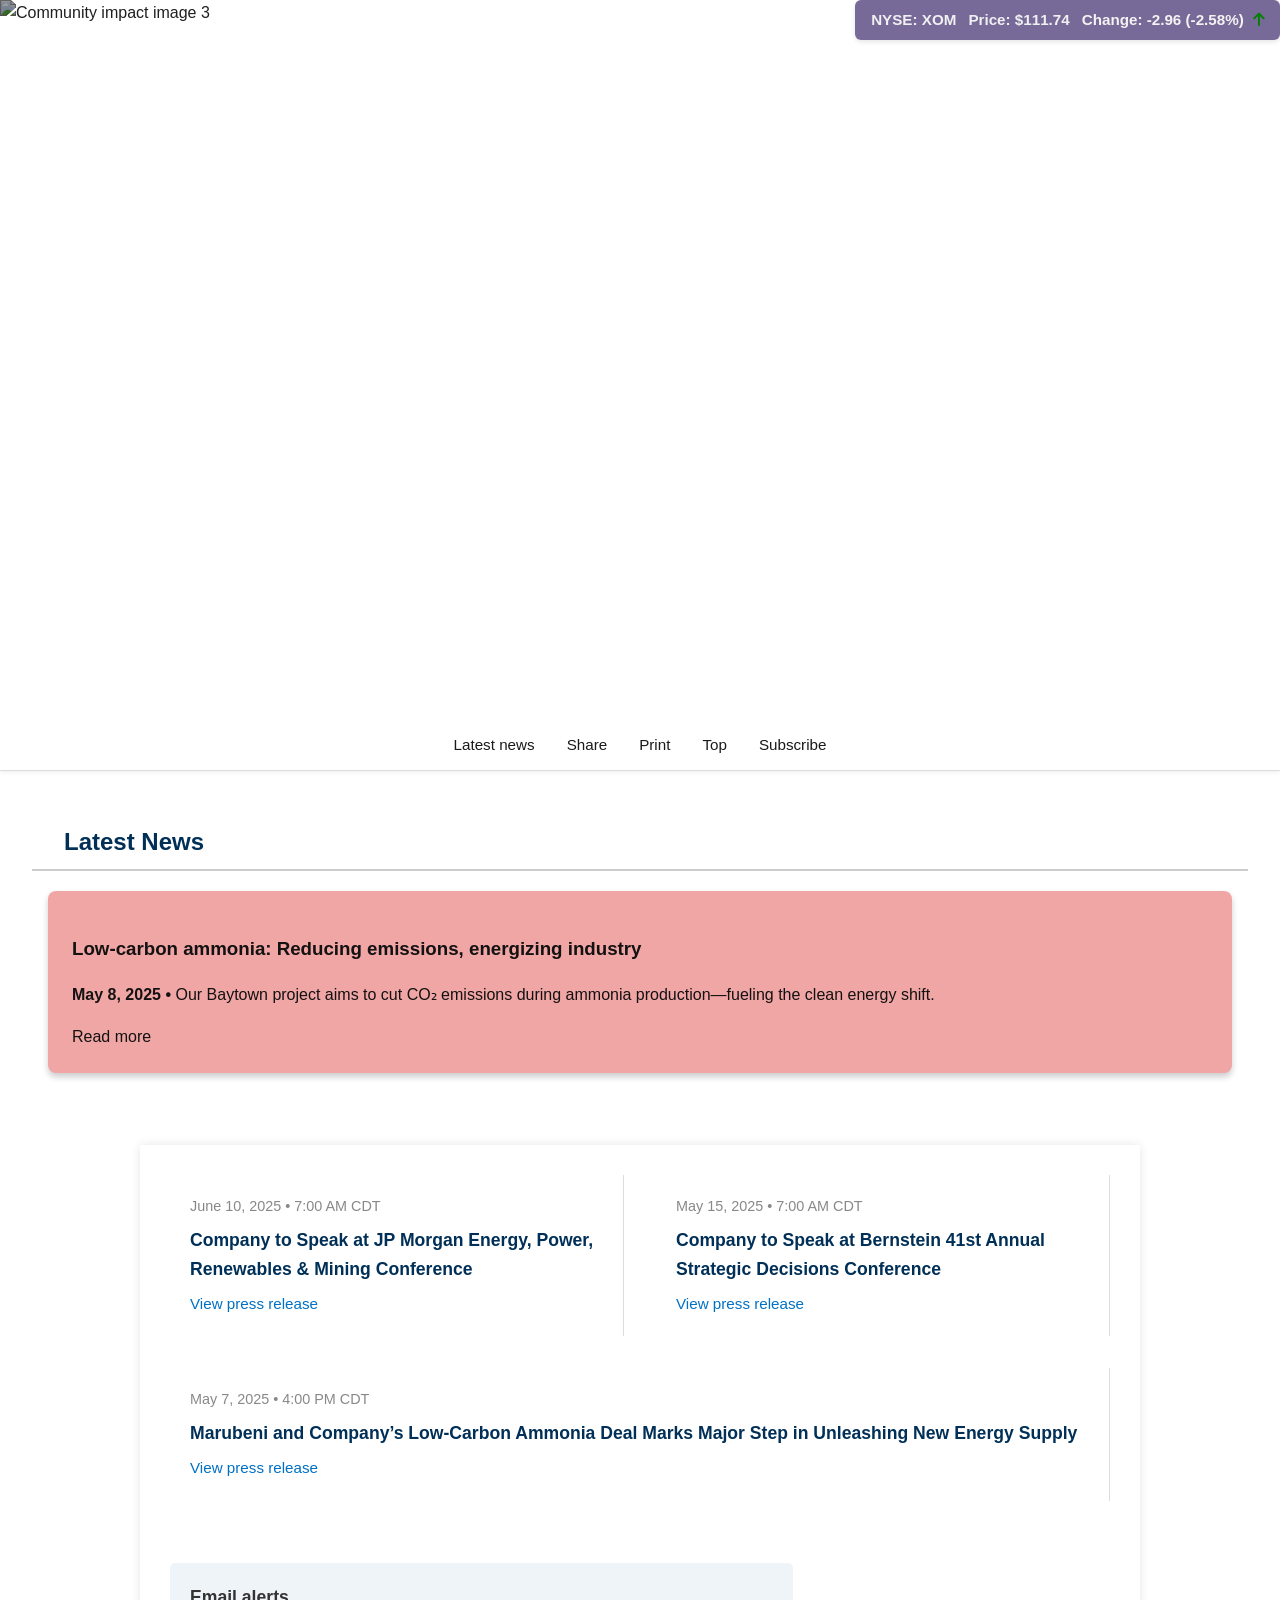
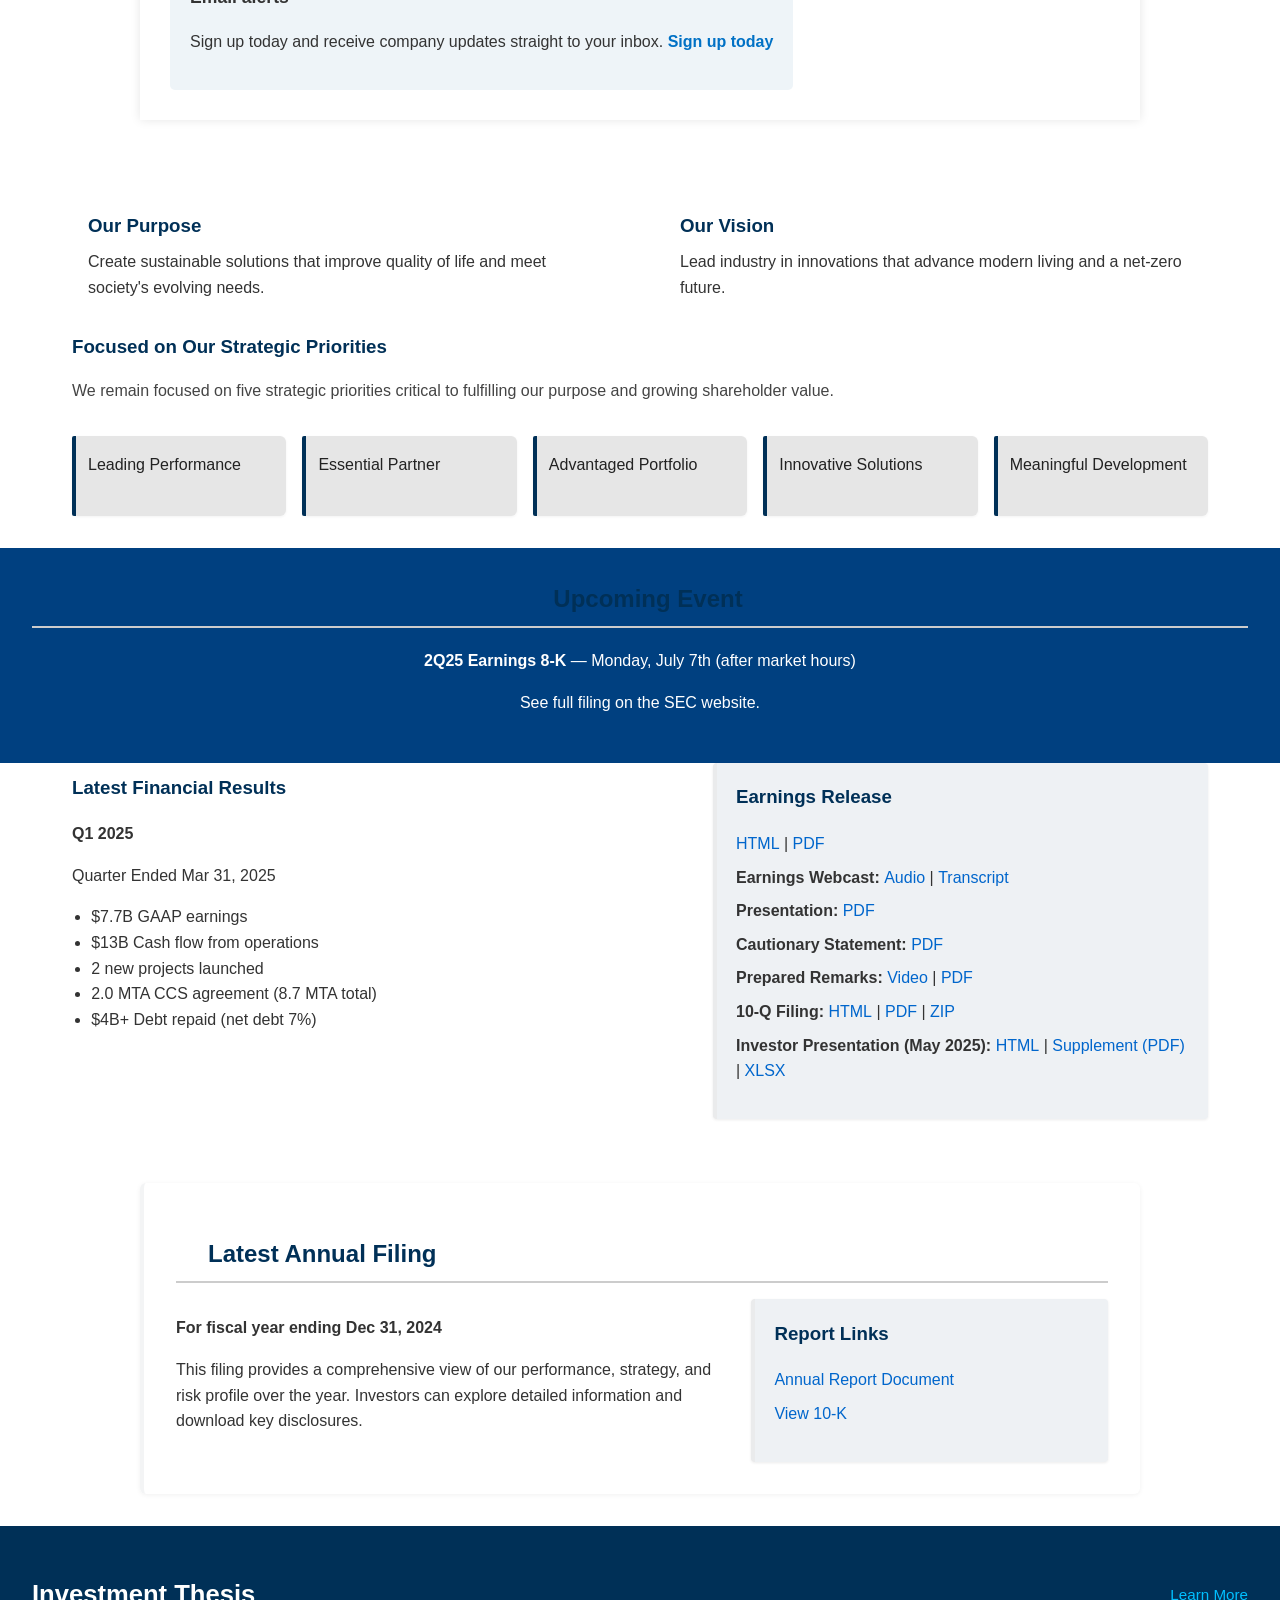
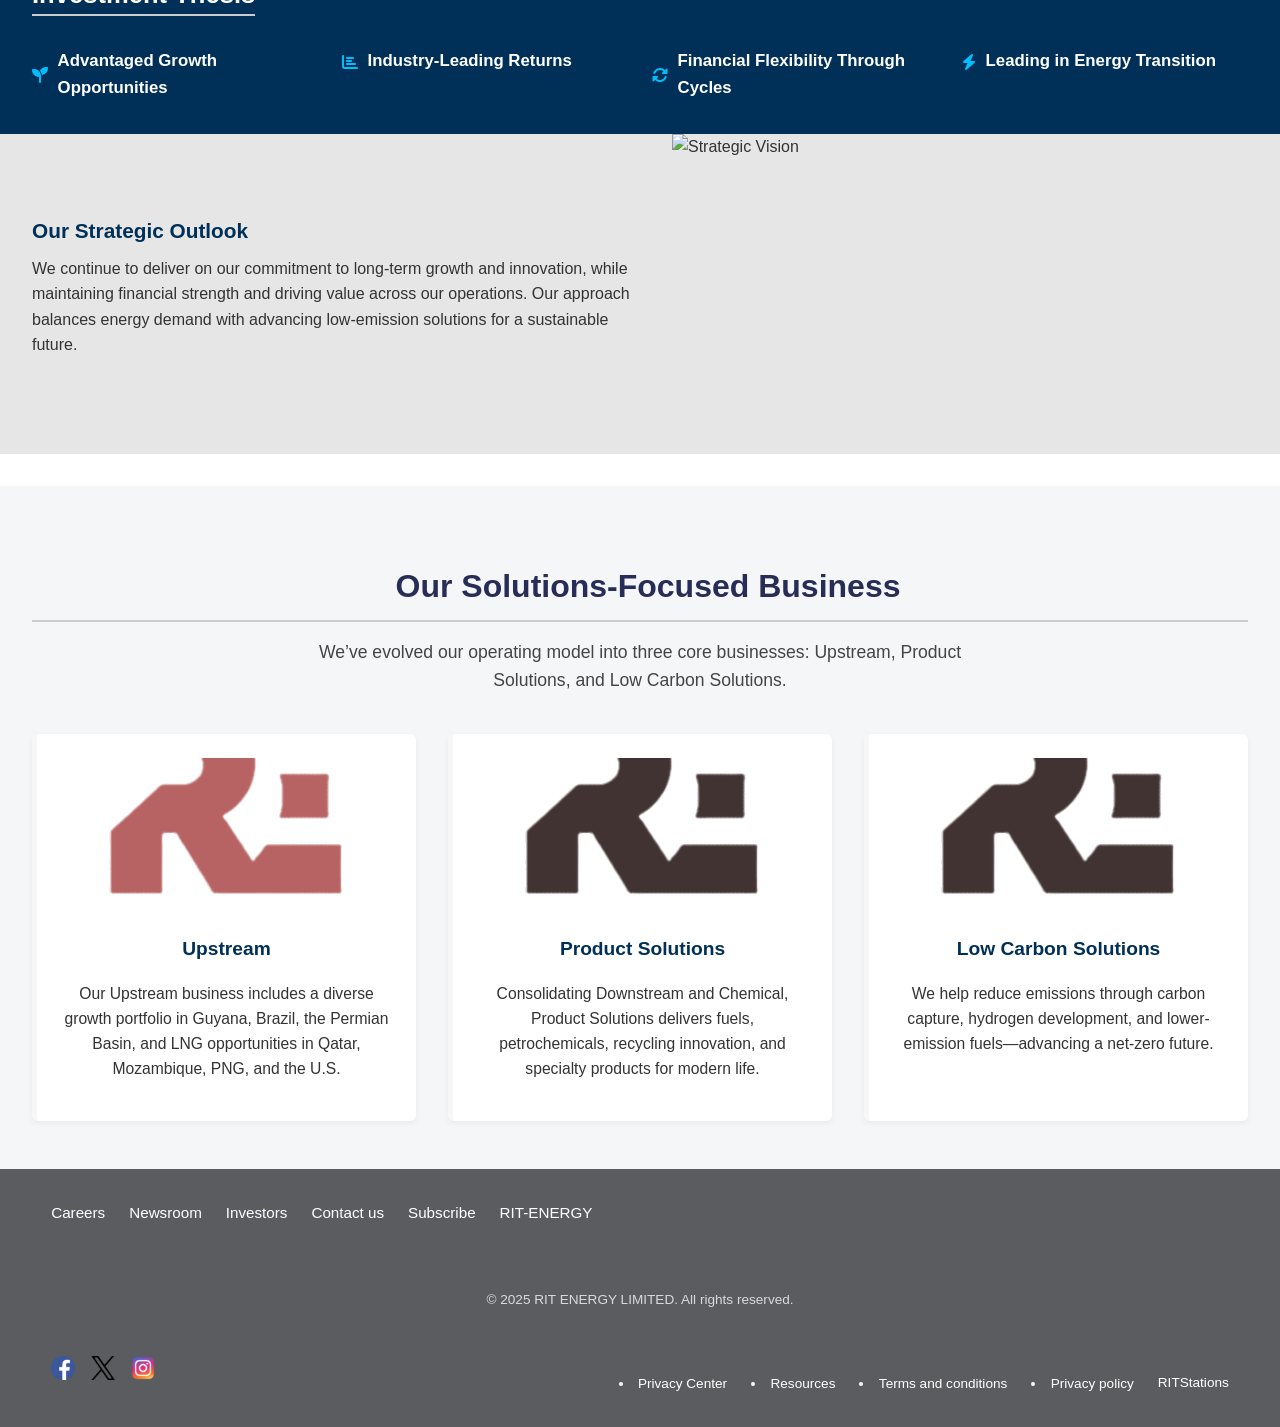
==== commit 5d129f21: "html" ====
--- a/investor.html
+++ b/investor.html
@@ -213,6 +213,38 @@
     </div>
   </section>
 </div>
+<section class="business-section">
+  <h2>Our Solutions-Focused Business</h2>
+  <p class="intro">
+    We’ve evolved our operating model into three core businesses: Upstream, Product Solutions, and Low Carbon Solutions.
+  </p>
+
+  <div class="business-grid">
+    <div class="business-block">
+      <img src="image/colored-logo (5).png" alt="Upstream Image" />
+      <h3>Upstream</h3>
+      <p>
+        Our Upstream business includes a diverse growth portfolio in Guyana, Brazil, the Permian Basin, and LNG opportunities in Qatar, Mozambique, PNG, and the U.S.
+      </p>
+    </div>
+
+    <div class="business-block">
+      <img src="image/colored-logo (6).png" alt="Product Solutions Image" />
+      <h3>Product Solutions</h3>
+      <p>
+        Consolidating Downstream and Chemical, Product Solutions delivers fuels, petrochemicals, recycling innovation, and specialty products for modern life.
+      </p>
+    </div>
+
+    <div class="business-block">
+      <img src="image/colored-logo (7).png" alt="Low Carbon Image" />
+      <h3>Low Carbon Solutions</h3>
+      <p>
+        We help reduce emissions through carbon capture, hydrogen development, and lower-emission fuels—advancing a net-zero future.
+      </p>
+    </div>
+  </div>
+</section>
 
 
 
--- a/styles/investor.css
+++ b/styles/investor.css
@@ -548,6 +548,63 @@
   object-fit: cover;
   display: block;
 }
+.business-section {
+  padding: 3rem 2rem;
+  background-color: #f4f6f8;
+  color: #1a1a1a;
+}
+
+.business-section h2 {
+  text-align: center;
+  color: #282d58;
+  font-size: 2rem;
+  margin-bottom: 1rem;
+}
+
+.business-section .intro {
+  max-width: 700px;
+  margin: 0 auto 2.5rem auto;
+  text-align: center;
+  font-size: 1.1rem;
+  color: #444;
+}
+
+.business-grid {
+  display: flex;
+  gap: 2rem;
+  justify-content: space-between;
+  flex-wrap: wrap;
+}
+
+.business-block {
+  flex: 1 1 30%;
+  background-color: #ffffff;
+  padding: 1.5rem;
+  border-left: 5px solid #f7f7f8;
+  border-radius: 6px;
+  text-align: center;
+  box-shadow: 0 2px 6px rgba(0, 0, 0, 0.05);
+}
+
+.business-block img {
+  width: 100%;
+  height: 160px;
+  object-fit: cover;
+  border-radius: 4px;
+  margin-bottom: 1rem;
+}
+
+.business-block h3 {
+  margin: 0.5rem 0;
+  color: #003057;
+  font-size: 1.2rem;
+}
+
+.business-block p {
+  font-size: 0.98rem;
+  line-height: 1.6;
+  color: #333;
+}
 
 
 /* =============== FOOTER =============== */
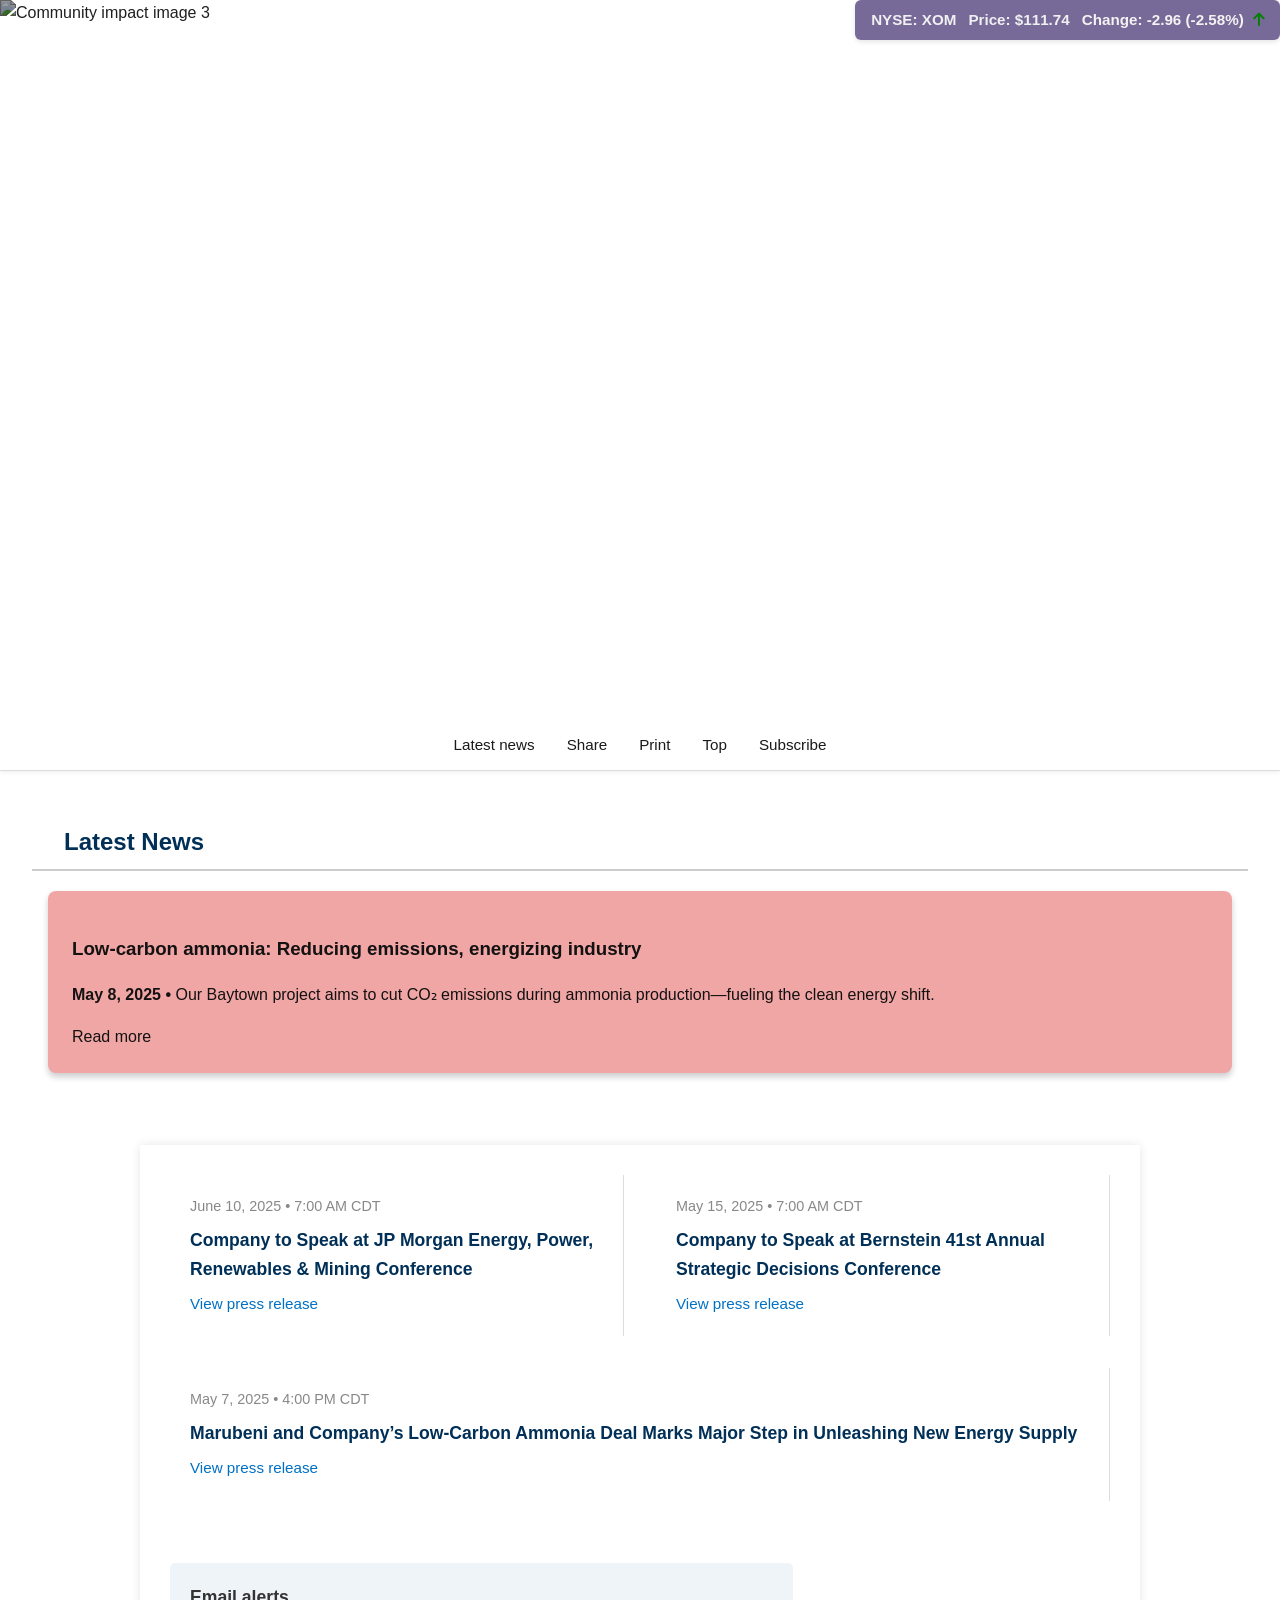
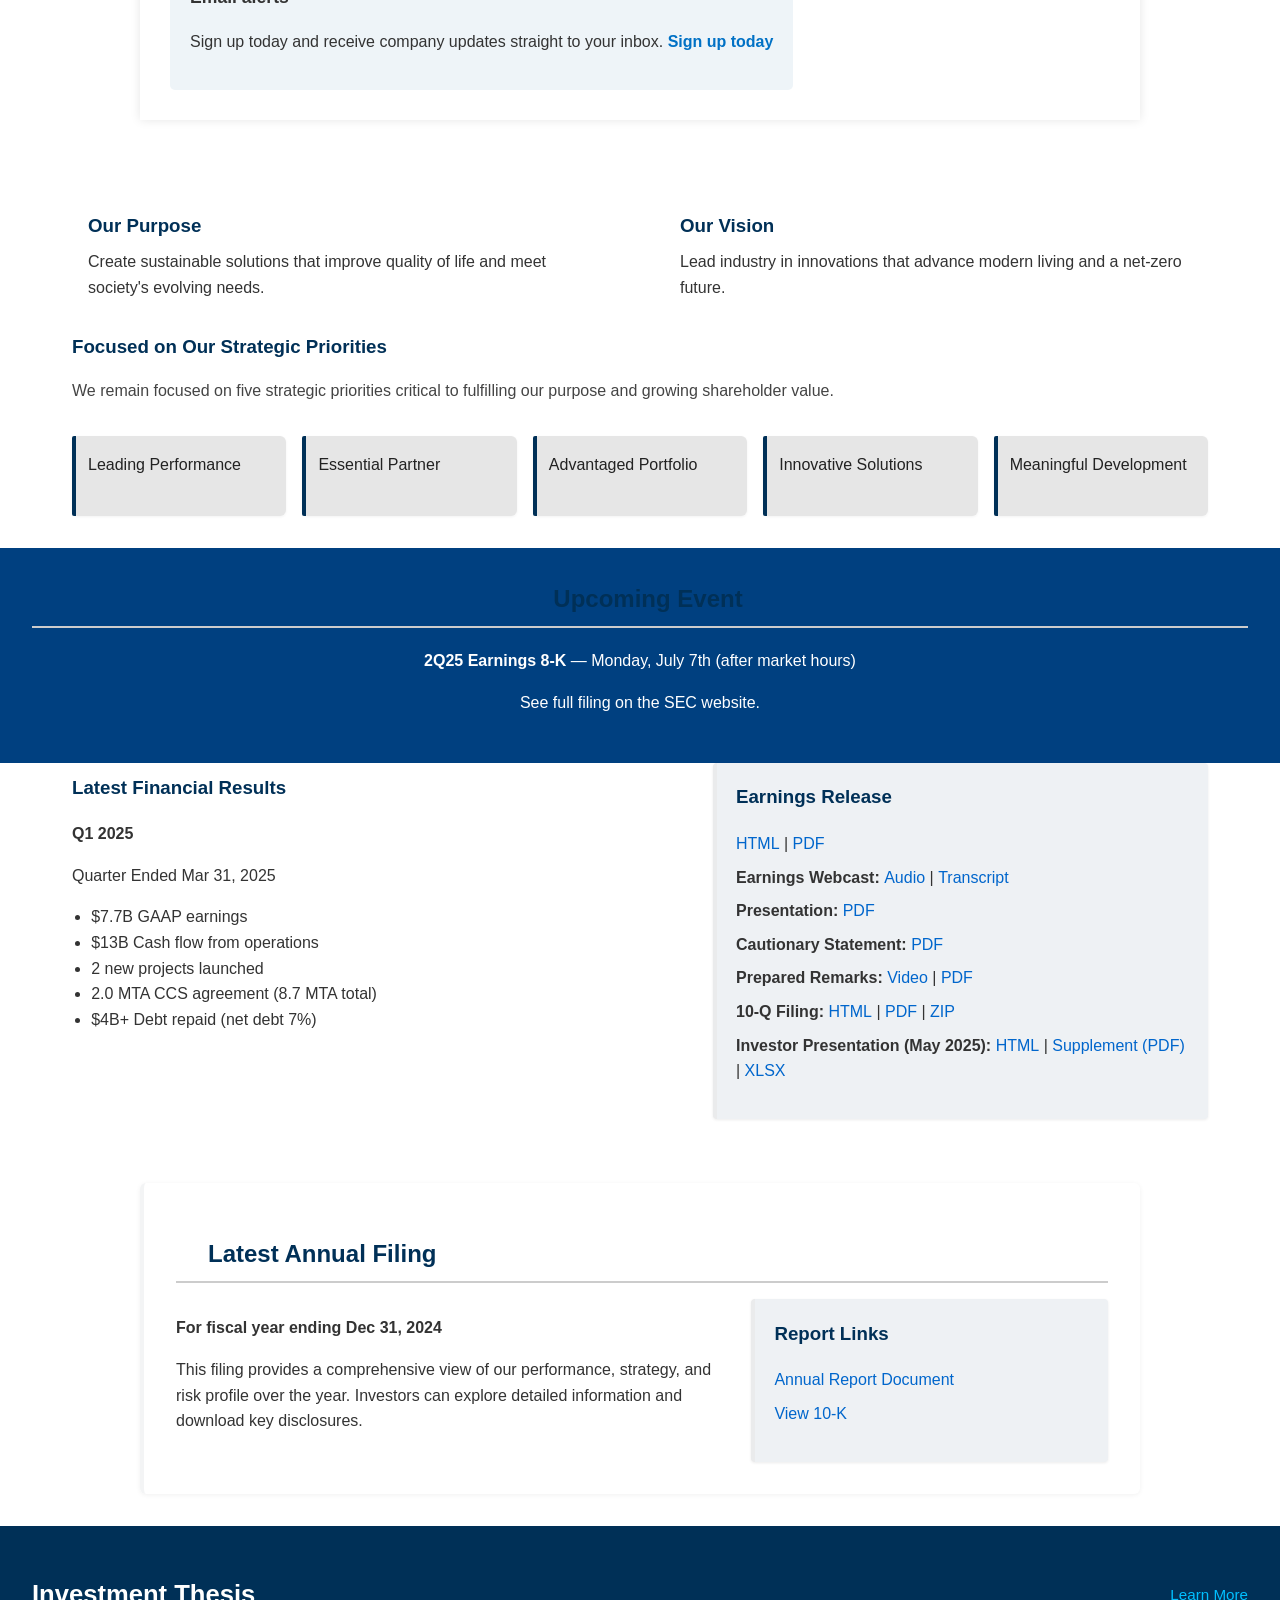
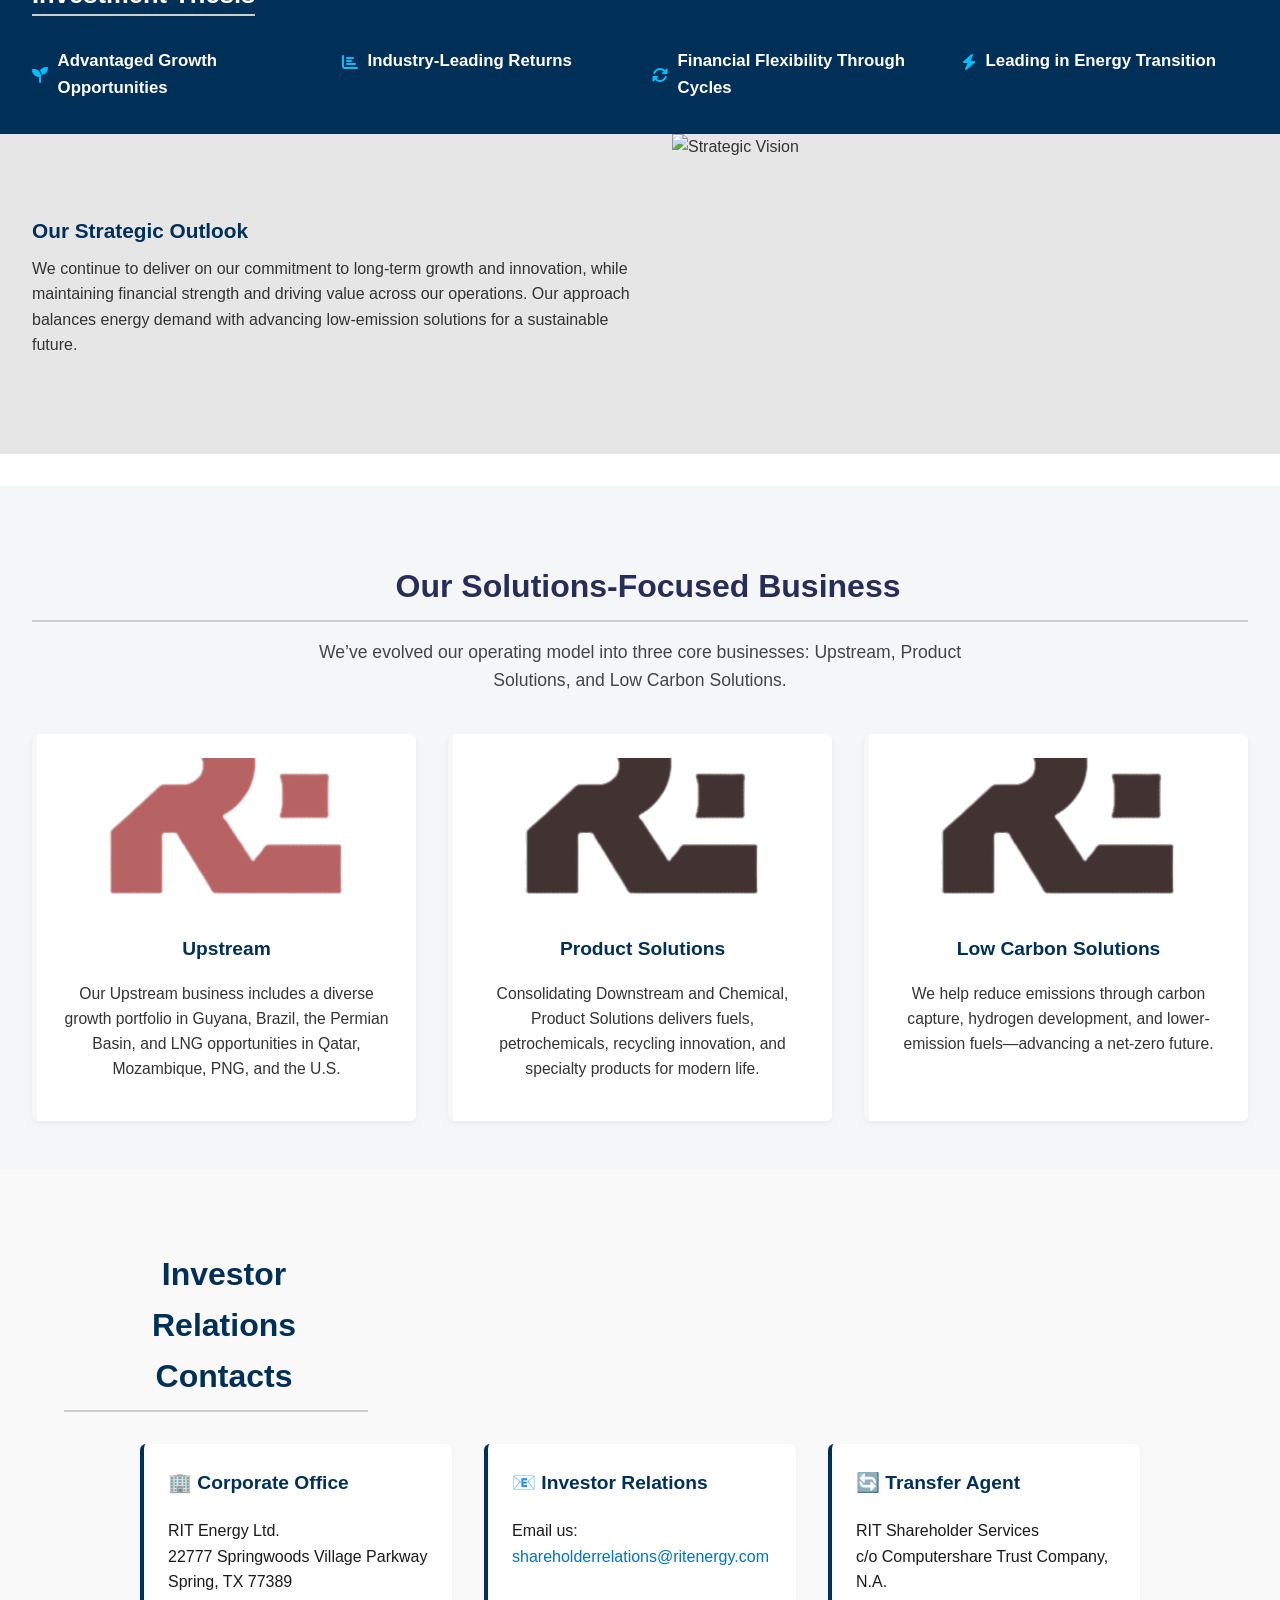
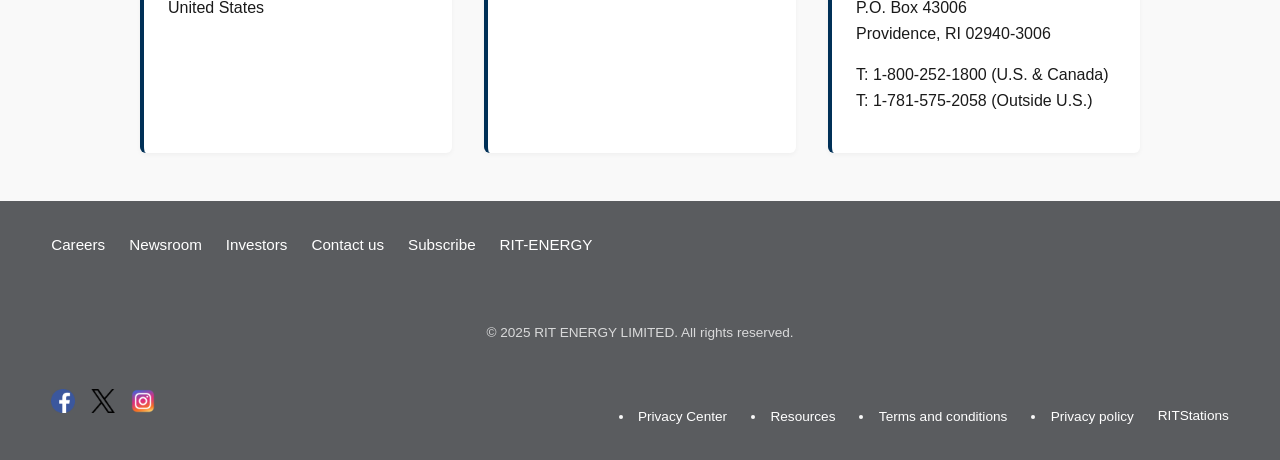
==== commit 4849487f: "html" ====
--- a/investor.html
+++ b/investor.html
@@ -241,6 +241,43 @@
       <h3>Low Carbon Solutions</h3>
       <p>
         We help reduce emissions through carbon capture, hydrogen development, and lower-emission fuels—advancing a net-zero future.
+      </p>
+    </div>
+  </div>
+</section>
+<section class="ir-contact-section">
+  <h2>Investor Relations Contacts</h2>
+
+  <div class="ir-grid">
+    <div class="ir-block">
+      <h3>🏢 Corporate Office</h3>
+      <p>
+        RIT Energy Ltd.<br />
+        22777 Springwoods Village Parkway<br />
+        Spring, TX 77389<br />
+        United States
+      </p>
+    </div>
+
+    <div class="ir-block">
+      <h3>📧 Investor Relations</h3>
+      <p>
+        Email us:<br />
+        <a href="mailto:shareholderrelations@ritenergy.com">shareholderrelations@ritenergy.com</a>
+      </p>
+    </div>
+
+    <div class="ir-block">
+      <h3>🔄 Transfer Agent</h3>
+      <p>
+        RIT Shareholder Services<br />
+        c/o Computershare Trust Company, N.A.<br />
+        P.O. Box 43006<br />
+        Providence, RI 02940-3006
+      </p>
+      <p>
+        T: 1-800-252-1800 (U.S. & Canada)<br />
+        T: 1-781-575-2058 (Outside U.S.)
       </p>
     </div>
   </div>
--- a/styles/investor.css
+++ b/styles/investor.css
@@ -605,6 +605,50 @@
   line-height: 1.6;
   color: #333;
 }
+.ir-contact-section {
+  padding: 3rem 2rem;
+  background-color: #f9f9f9;
+  color: #1a1a1a;
+}
+
+.ir-contact-section h2 {
+  text-align: center;
+  color: #003057;
+  font-size: 2rem;
+  margin:2rem 55rem 2rem 2rem;
+}
+
+.ir-grid {
+  display: grid;
+  grid-template-columns: repeat(auto-fit, minmax(280px, 1fr));
+  gap: 2rem;
+  max-width: 1000px;
+  margin: 0 auto;
+}
+
+.ir-block {
+  background-color: #ffffff;
+  padding: 1.5rem;
+  border-left: 4px solid #003057;
+  border-radius: 6px;
+  box-shadow: 0 2px 5px rgba(0, 0, 0, 0.04);
+}
+
+.ir-block h3 {
+  margin-top: 0;
+  font-size: 1.2rem;
+  color: #003057;
+}
+
+.ir-block a {
+  color: #0071c5;
+  text-decoration: none;
+  font-weight: 500;
+}
+
+.ir-block a:hover {
+  text-decoration: underline;
+}
 
 
 /* =============== FOOTER =============== */
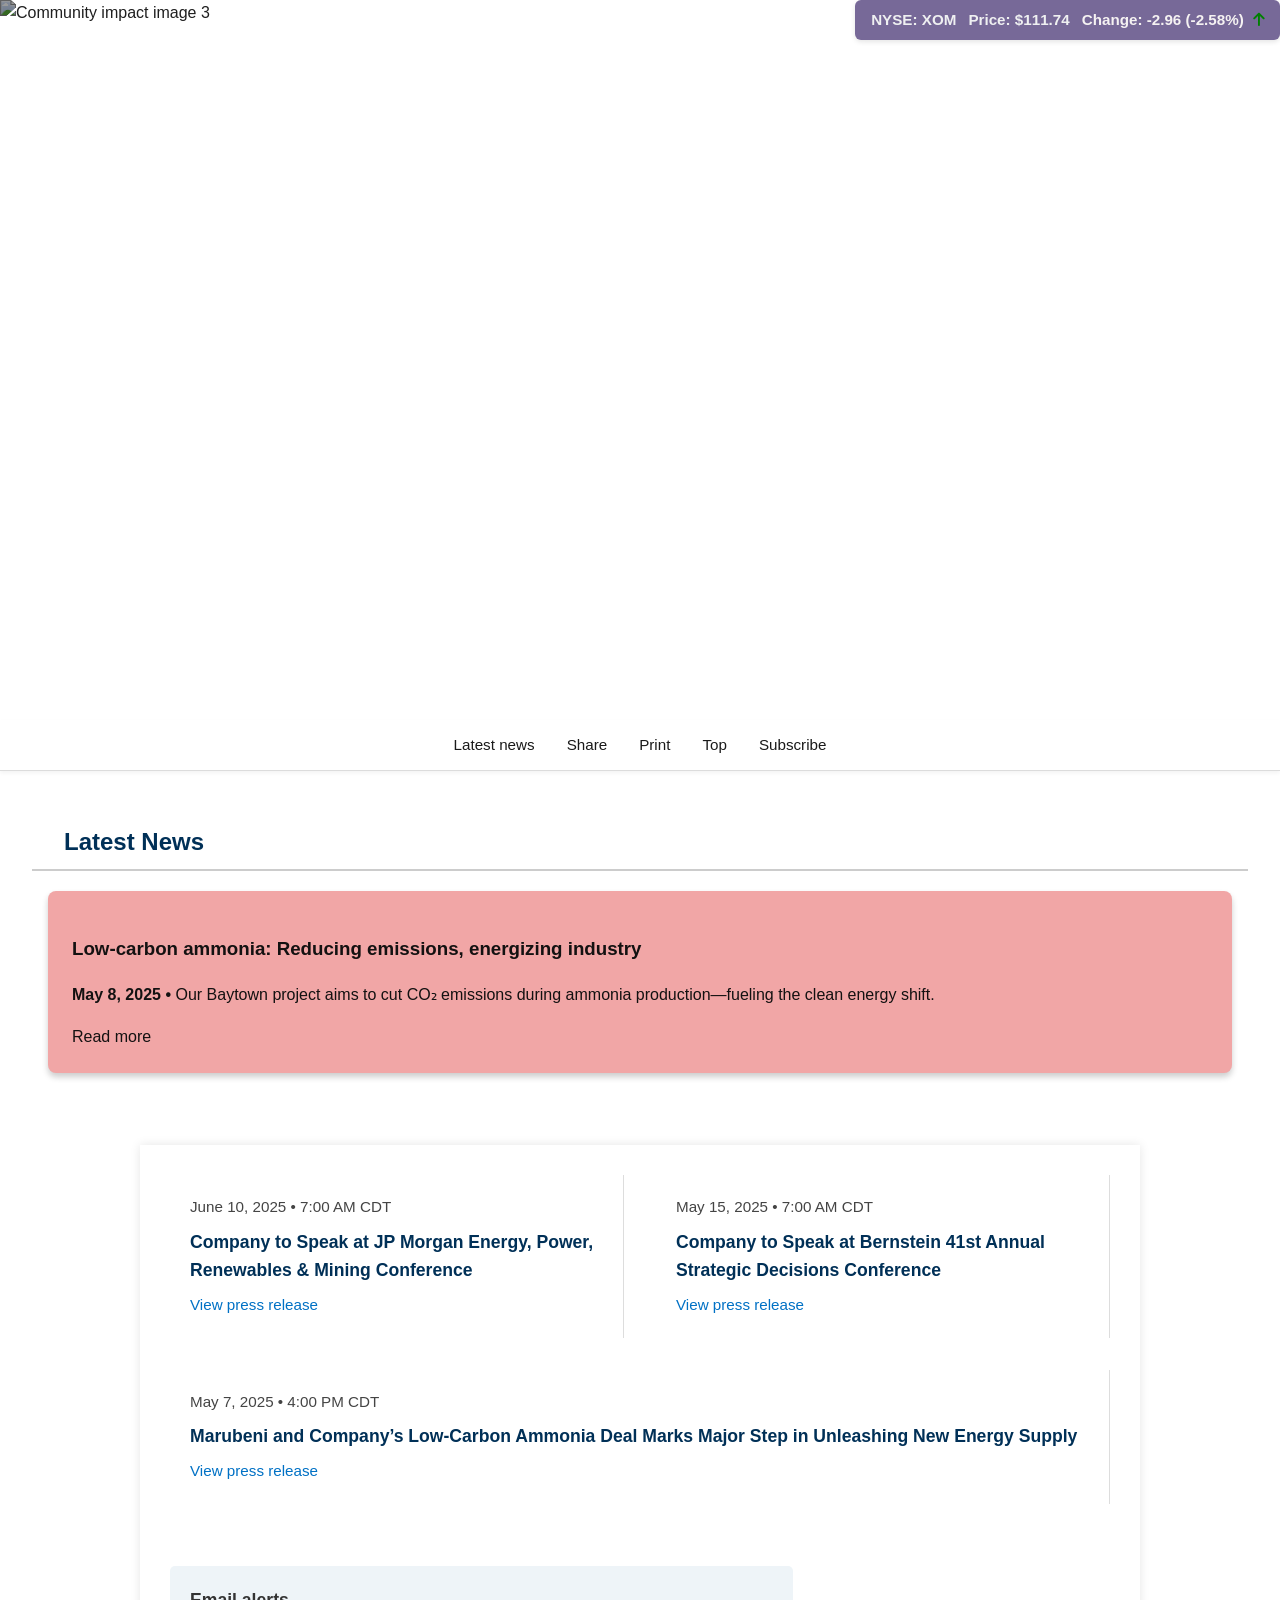
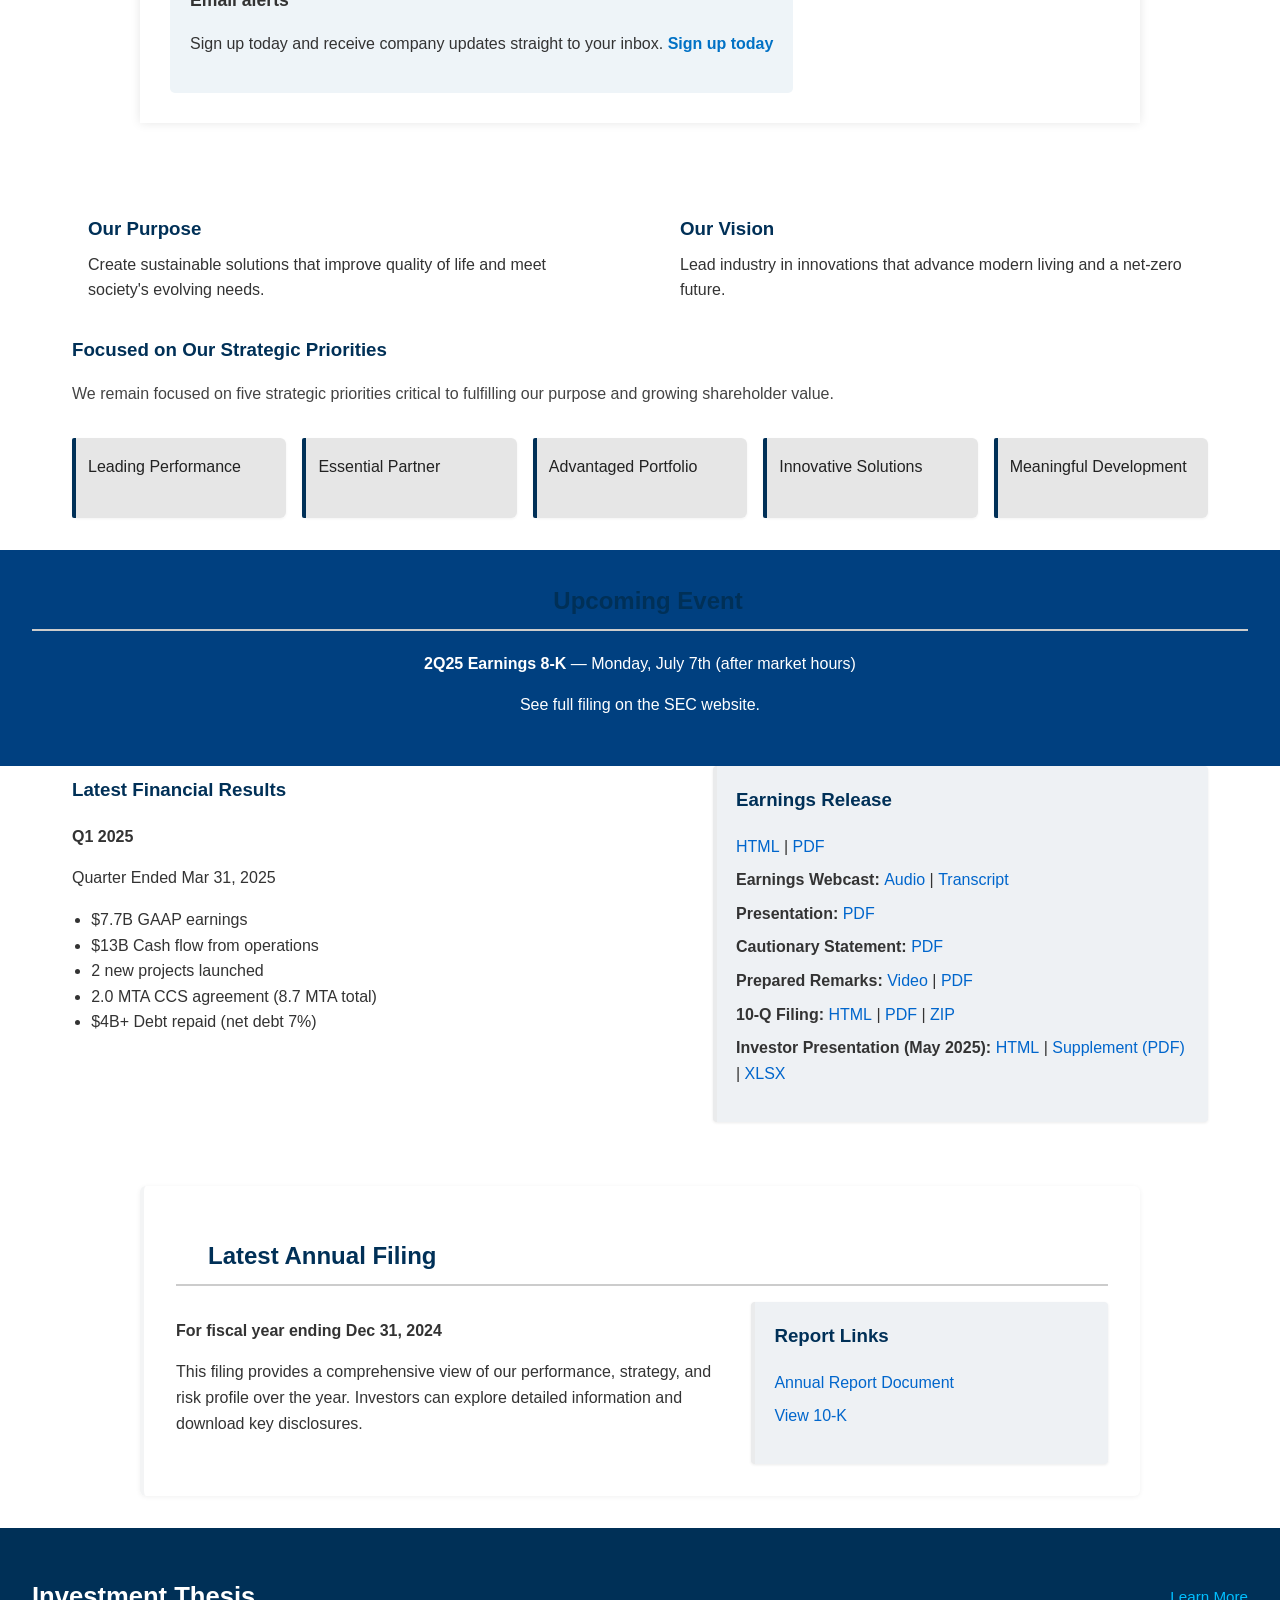
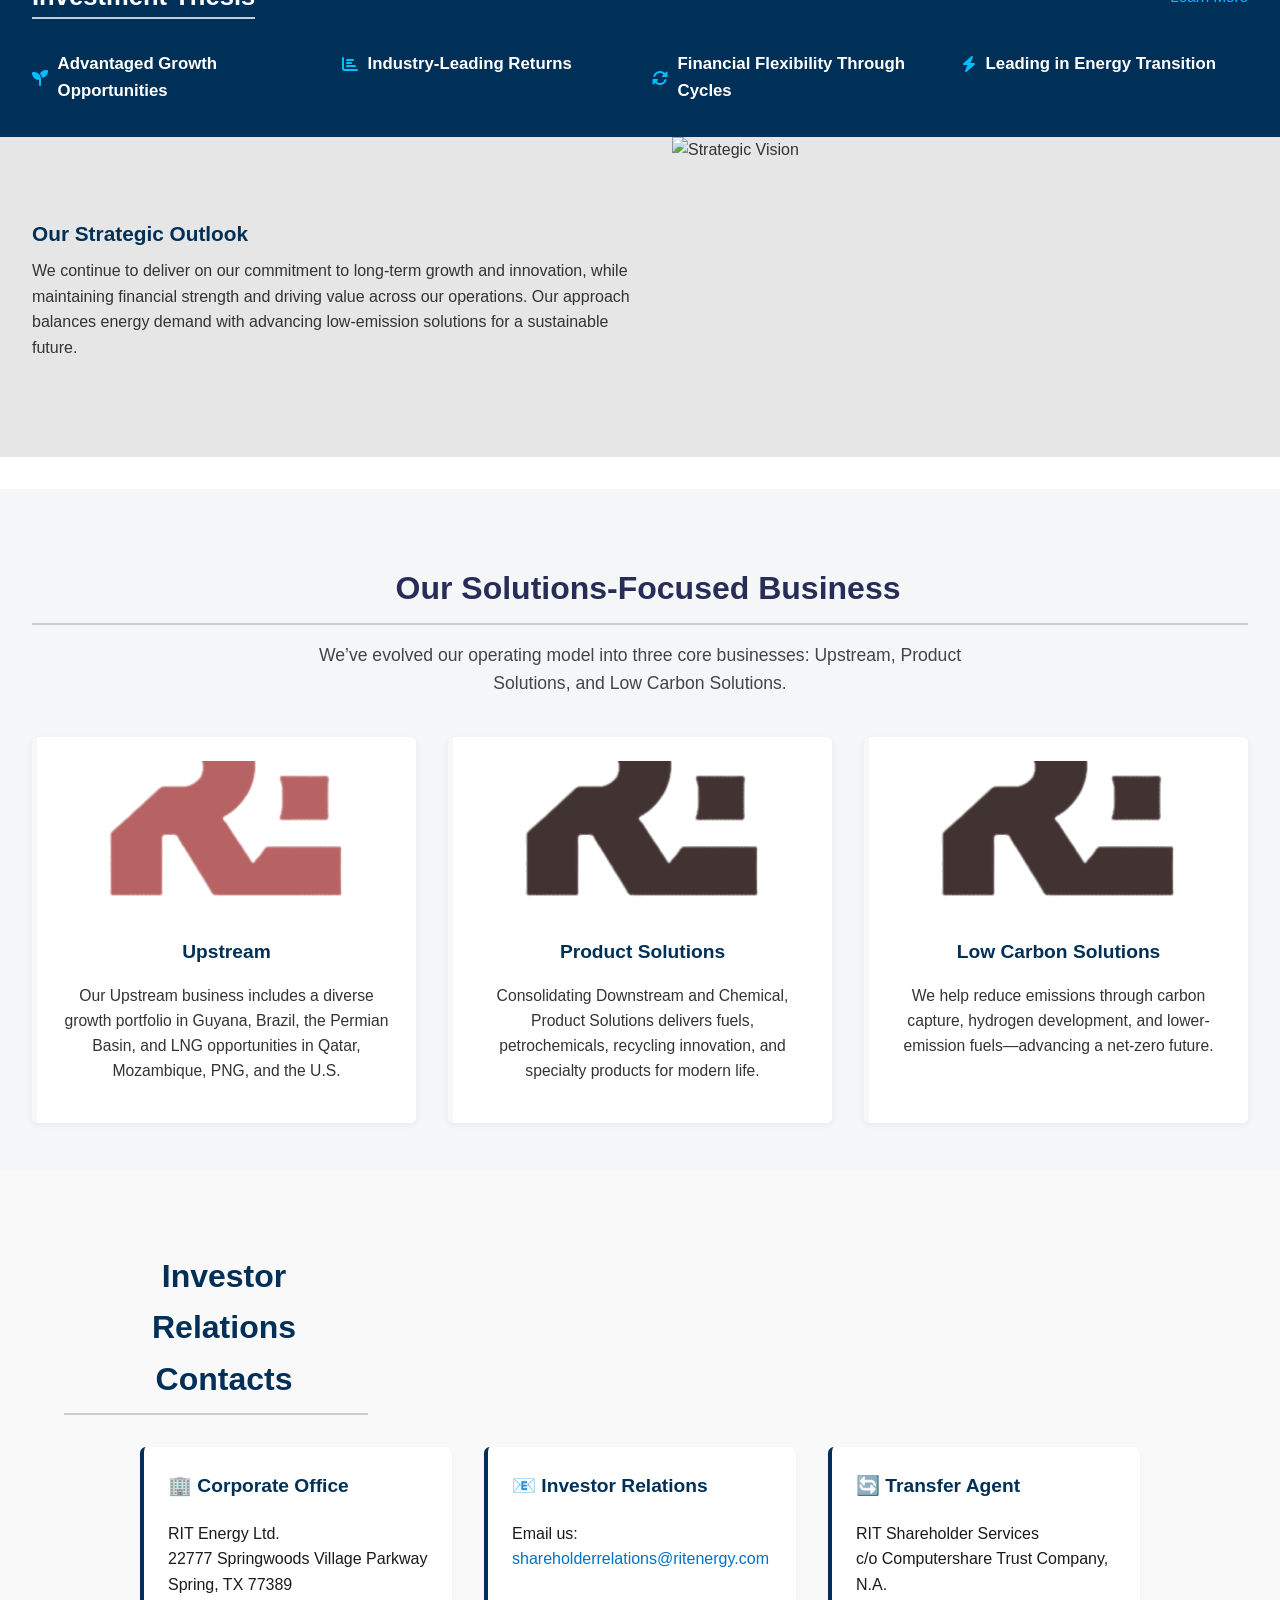
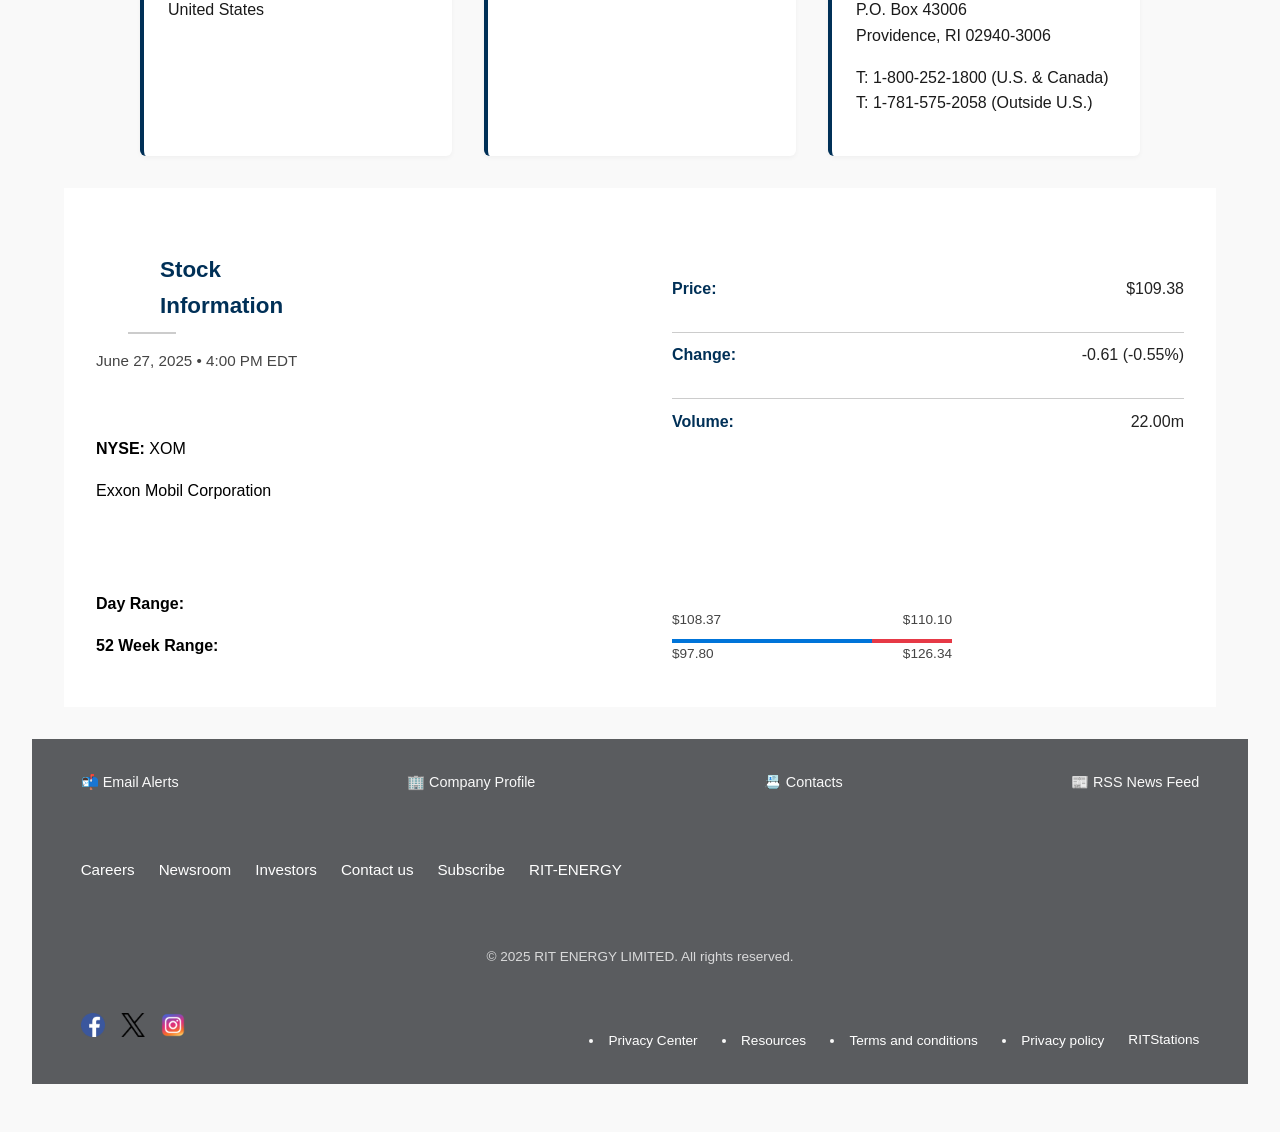
==== commit d79c946c: "html" ====
--- a/investor.html
+++ b/investor.html
@@ -281,7 +281,69 @@
       </p>
     </div>
   </div>
+<section class="stock-section">
+  <div class="stock-left">
+    <h2>Stock Information</h2>
+    <p class="date">June 27, 2025 • 4:00 PM EDT</p>
+
+    <div class="spacer large"></div>
+
+    <p><strong>NYSE:</strong> XOM</p>
+    <p>Exxon Mobil Corporation</p>
+
+    <div class="spacer xlarge"></div>
+    <div class="range-text">
+    <p><strong>Day Range:</strong></p>
+    <p><strong>52 Week Range:</strong></p>
+    </div>
+  </div>
+
+  <div class="stock-right">
+    <div class="stock-metrics">
+      <div class="metric">
+        <span class="label">Price:</span>
+        <span class="value">$109.38</span>
+      </div>
+      <hr class="line-price" />
+
+      <div class="metric">
+        <span class="label">Change:</span>
+        <span class="value">-0.61 (-0.55%)</span>
+      </div>
+      <hr class="line-change" />
+
+      <div class="metric">
+        <span class="label">Volume:</span>
+        <span class="value">22.00m</span>
+      </div>
+
+      <div class="range-visual">
+        <div class="range-values">
+          <span class="start top">$108.37</span>
+          <span class="end top">$110.10</span>
+        </div>
+        <div class="range-bar">
+          <span class="bar-segment blue"></span>
+          <span class="bar-segment red"></span>
+        </div>
+        <div class="range-values">
+          <span class="start bottom">$97.80</span>
+          <span class="end bottom">$126.34</span>
+        </div>
+      </div>
+    </div>
+  </div>
 </section>
+
+<footer class="footer-row">
+    <div class="footer-item"><span>📬</span> <a href="#">Email Alerts</a></div>
+    <div class="footer-item"><span>🏢</span> <a href="#">Company Profile</a></div>
+    <div class="footer-item"><span>📇</span> <a href="#">Contacts</a></div>
+    <div class="footer-item"><span>📰</span> <a href="#">RSS News Feed</a></div>
+  </footer>
+
+
+
 
 
 
--- a/styles/investor.css
+++ b/styles/investor.css
@@ -649,7 +649,120 @@
 .ir-block a:hover {
   text-decoration: underline;
 }
-
+.stock-section {
+  display: flex;
+  justify-content: space-between;
+  align-items: flex-start;
+  padding: 2rem;
+  background-color: #fff;
+  color: #000;
+  font-family: sans-serif;
+  gap: 4rem; /* spacing between columns */
+  margin: 2rem 2rem 2rem 2rem;
+}
+
+.stock-left,
+.stock-right {
+  flex: 1;
+  min-width: 240px;
+}
+
+.stock-left h2 {
+  margin-bottom: 0.3rem;
+  font-size: 1.4rem;
+  color: #003057;
+  
+  
+}
+
+.date {
+  font-size: 0.95rem;
+  color: #444;
+}
+
+.spacer.large {
+  height: 2rem;
+}
+
+.spacer.xlarge {
+  height: 3.5rem;
+}
+
+.stock-right {
+  margin-top: 3.5rem;
+}
+
+.stock-metrics {
+  display: flex;
+  flex-direction: column;
+  gap: 1.4rem;
+}
+
+.metric {
+  display: flex;
+  justify-content: space-between;
+  align-items: center;
+}
+
+.metric .label {
+  font-weight: 600;
+  font-size: 1rem;
+  color: #003057;
+}
+
+.metric .value {
+  font-weight: 500;
+  font-size: 1rem;
+  color: #222;
+}
+
+.line-price,
+.line-change {
+  border: none;
+  border-top: 1px solid #ccc;
+  width: 100%;
+  margin: 0.5rem 0 -0.8rem 0;
+}
+
+/* ====== Range Visual Bar ====== */
+.range-visual {
+  margin-top: 9.5rem;
+  width: 100%;
+  max-width: 280px;
+  text-align: center;
+  position: relative;
+}
+
+.range-values {
+  display: flex;
+  justify-content: space-between;
+  font-size: 0.85rem;
+  color: #444;
+  margin-bottom: 0.3rem;
+}
+
+.range-values.bottom {
+  margin-top: 0.6rem;
+}
+
+.range-bar {
+  display: flex;
+  height: 4px;
+  width: 100%;
+  margin: 0.5rem auto 0 auto;
+  overflow: hidden;
+}
+
+
+.bar-segment.blue {
+  width: 100%;
+  background-color: #0074d9;
+}
+
+.bar-segment.red {
+  width: 40%;
+  background-color: #e63946;
+}
 
 /* =============== FOOTER =============== */
 footer {
